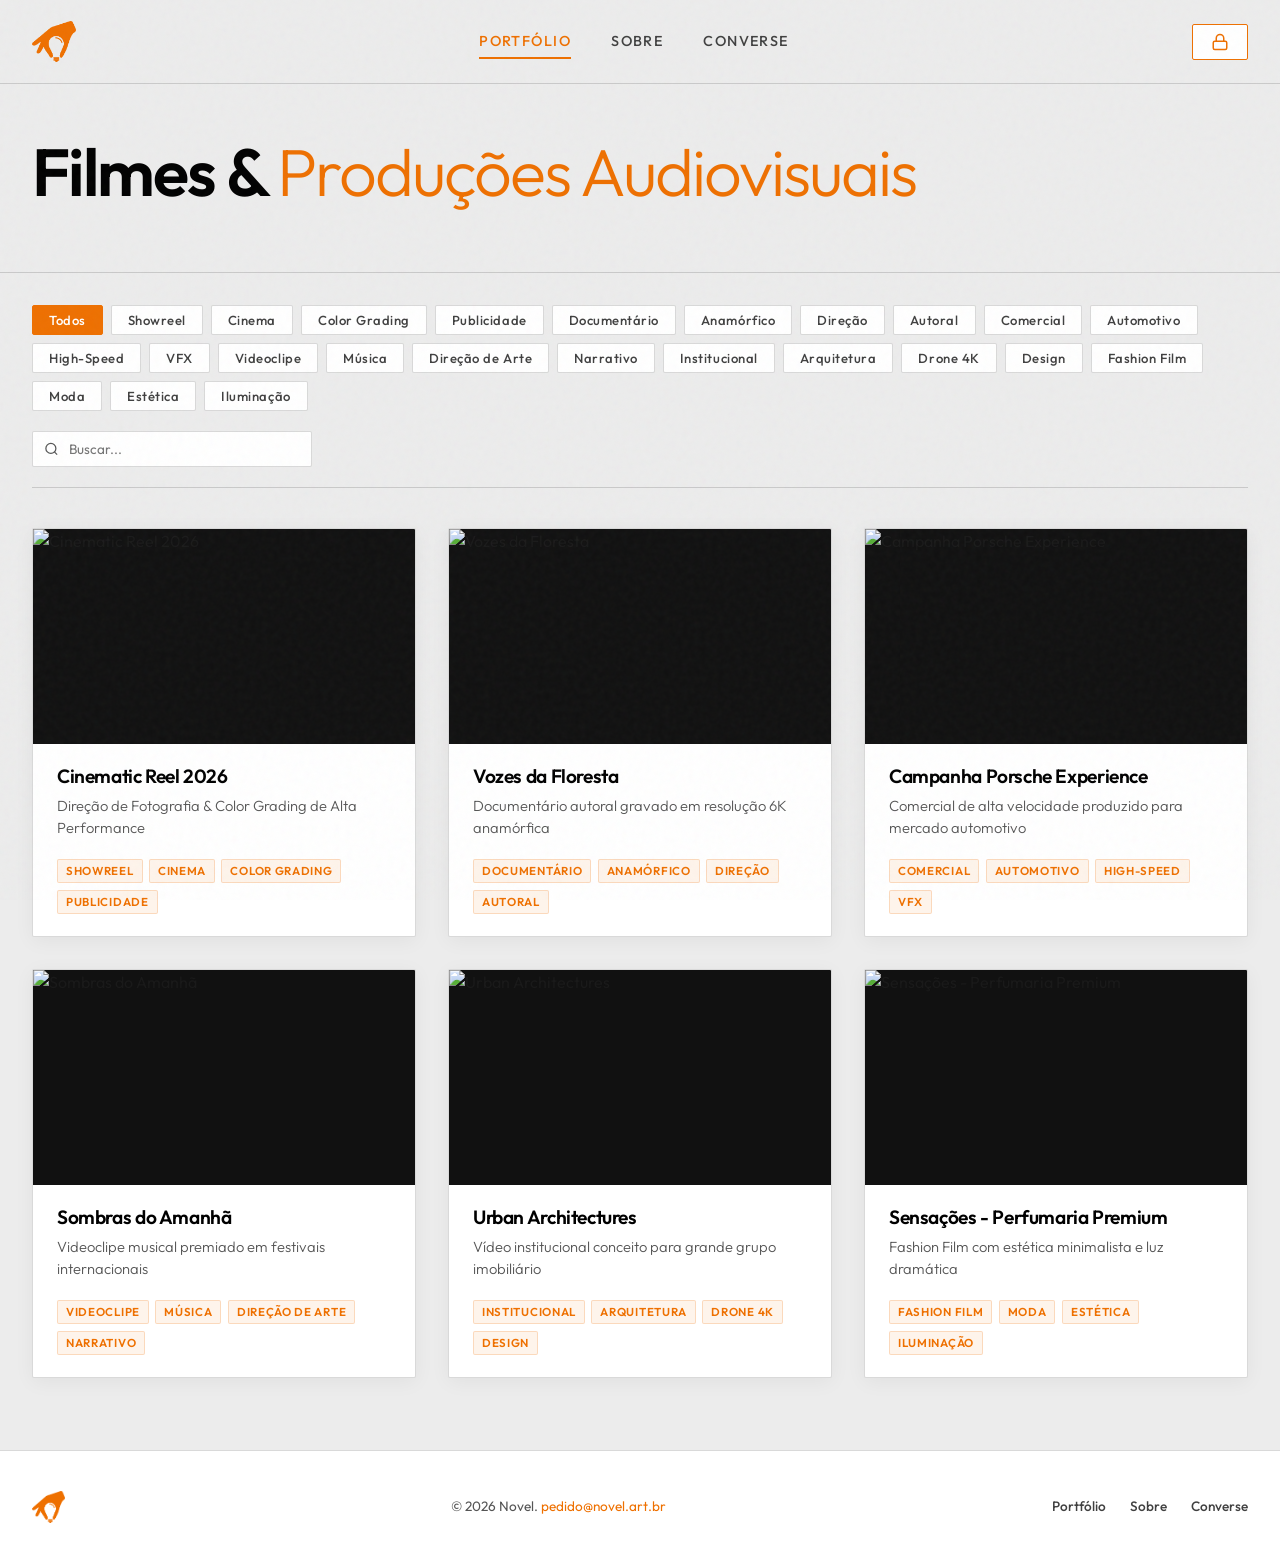
==== index.html @ d6f29801 "Ajuste Fullscreen Mobile e Modal com URL para imagem Sobre" ====
<!DOCTYPE html>
<html lang="pt-BR">

<head>
  <meta charset="UTF-8">
  <meta name="viewport" content="width=device-width, initial-scale=1.0">

  <!-- Primary SEO Meta Tags -->
  <title id="seo-title">Novel | Produtora Audiovisual</title>
  <meta id="seo-description" name="description"
    content="Novel Produtora Audiovisual. Portfólio de filmes e campanhas comerciais.">
  <meta id="seo-keywords" name="keywords" content="produtora audiovisual, cinema, comerciais, videoclipes, Novel">
  <meta name="author" content="Novel Produtora Audiovisual">

  <!-- Open Graph / Social Media -->
  <meta property="og:type" content="website">
  <meta property="og:url" content="https://novel.art.br/">
  <meta property="og:title" content="Novel | Produtora Audiovisual">
  <meta property="og:description" content="Portfólio audiovisual de filmes e campanhas.">
  <meta property="og:image" content="https://img.youtube.com/vi/LXb3EKWsInQ/maxresdefault.jpg">

  <!-- Favicon -->
  <link rel="icon" type="image/png" href="favicon.png">
  <link rel="apple-touch-icon" href="favicon.png">

  <!-- Google Fonts Outfit -->
  <link rel="preconnect" href="https://fonts.googleapis.com">
  <link rel="preconnect" href="https://fonts.gstatic.com" crossorigin>
  <link href="https://fonts.googleapis.com/css2?family=Outfit:wght@300;400;500;600;700&display=swap" rel="stylesheet">

  <!-- Stylesheets -->
  <link rel="stylesheet" href="css/style.css">
</head>

<body>

  <!-- Filmic Texture Overlay -->
  <div class="vintage-overlay"></div>

  <!-- Header Section (Only Logo Image, No Brand Text) -->
  <header class="main-header">
    <div class="container header-container">
      <!-- Only Logo Image -->
      <div class="brand-logo" id="logo-btn" title="Novel Produtora Audiovisual">
        <img src="assets/logo.png" alt="Novel" class="logo-img">
      </div>

      <!-- Navigation Tabs -->
      <nav class="main-nav">
        <a href="#portfolio" class="nav-link active" data-tab="portfolio">Portfólio</a>
        <a href="#sobre" class="nav-link" data-tab="sobre">Sobre</a>
        <a href="#converse" class="nav-link" data-tab="converse">Converse</a>
      </nav>

      <!-- Header Actions -->
      <div class="header-actions">
        <div class="admin-menu-wrapper">
          <!-- Admin Login / Dropdown Button -->
          <button id="header-admin-btn" class="btn-admin" title="Área Restrita" aria-label="Área Restrita">
            <svg width="18" height="18" viewBox="0 0 24 24" fill="none" stroke="currentColor" stroke-width="2">
              <rect x="3" y="11" width="18" height="11" rx="2" ry="2"></rect>
              <path d="M7 11V7a5 5 0 0 1 10 0v4"></path>
            </svg>
            <span id="admin-btn-text" style="display: none;"></span>
          </button>

          <!-- Admin Dropdown Menu -->
          <div class="admin-dropdown-menu" id="admin-dropdown-menu">
            <button type="button" class="admin-dropdown-item" id="admin-item-upload">
              <svg width="15" height="15" viewBox="0 0 24 24" fill="none" stroke="currentColor" stroke-width="2">
                <line x1="12" y1="5" x2="12" y2="19" />
                <line x1="5" y1="12" x2="19" y2="12" />
              </svg>
              Upload Vídeo
            </button>
            <button type="button" class="admin-dropdown-item" id="admin-item-manage">
              <svg width="15" height="15" viewBox="0 0 24 24" fill="none" stroke="currentColor" stroke-width="2">
                <path d="M11 4H4a2 2 0 0 0-2 2v14a2 2 0 0 0 2 2h14a2 2 0 0 0 2-2v-7" />
                <path d="M18.5 2.5a2.121 2.121 0 0 1 3 3L12 15l-4 1 1-4 9.5-9.5z" />
              </svg>
              Gerenciar Vídeos
            </button>
            <button type="button" class="admin-dropdown-item danger" id="admin-item-logout">
              <svg width="15" height="15" viewBox="0 0 24 24" fill="none" stroke="currentColor" stroke-width="2">
                <path d="M9 21H5a2 2 0 0 1-2-2V5a2 2 0 0 1 2-2h4" />
                <polyline points="16 17 21 12 16 7" />
                <line x1="21" y1="12" x2="9" y2="12" />
              </svg>
              Sair
            </button>
          </div>
        </div>
      </div>
    </div>
  </header>

  <!-- Main Content Wrapper -->
  <main class="tab-content-wrapper">

    <!-- ================= PORTFÓLIO TAB ================= -->
    <section id="portfolio-pane" class="tab-pane active">
      <!-- Minimalist Hero -->
      <div class="hero-section">
        <div class="container">
          <h1 class="hero-title">Filmes & <em>Produções Audiovisuais</em></h1>
        </div>
      </div>

      <div class="container" style="margin-top: 2rem;">
        <!-- Filters & Search Controls -->
        <div class="portfolio-controls">
          <!-- SEO Dynamic Tag Filters -->
          <div class="tag-filters" id="tag-filters-container">
            <button class="filter-btn active" data-tag="all">Todos</button>
            <!-- Generated dynamically via JS -->
          </div>

          <!-- Search Input -->
          <div class="portfolio-search">
            <svg width="15" height="15" viewBox="0 0 24 24" fill="none" stroke="currentColor" stroke-width="2">
              <circle cx="11" cy="11" r="8"></circle>
              <line x1="21" y1="21" x2="16.65" y2="16.65"></line>
            </svg>
            <input type="text" id="search-input" placeholder="Buscar...">
          </div>
        </div>

        <!-- Video Portfolio Grid -->
        <div class="video-grid" id="video-grid">
          <!-- Rendered dynamically via storage.js & app.js -->
        </div>
      </div>
    </section>

    <!-- ================= SOBRE NÓS TAB ================= -->
    <section id="sobre-pane" class="tab-pane">
      <div class="container">
        <div class="about-section">
          <!-- Text Content -->
          <div class="about-text">
            <h2>Você merece <span>cinema</span>.</h2>
            <p>
              Produção audiovisual com olhar único, técnica apurada e estética refinada.
            </p>

            <div class="about-pillars">
              <div class="pillar-card">
                <h4>Pré-Produção</h4>
                <p>No jeito Novel de contar histórias, há <span>zelo</span> em cada etapa.</p>
              </div>
              <div class="pillar-card">
                <h4>Direção de Fotografia</h4>
                <p>Captamos atentamente de forma <span>exclusiva</span> a cada projeto.</p>
              </div>
              <div class="pillar-card">
                <h4>Edição & Motion</h4>
                <p>Edições refinadas e não lineares. <span>Não negociamos</span> qualidade.</p>
              </div>
              <div class="pillar-card">
                <h4>Entrega</h4>
                <p><span>Cordialidade e excelência</span> resumem o compromisso Novel.</p>
              </div>
            </div>
          </div>

          <!-- Visual Showcase Frame -->
          <div class="about-visual">
            <div class="about-frame">
              <img id="about-hero-img"
                src="https://images.unsplash.com/photo-1492691527719-9d1e07e534b4?auto=format&fit=crop&w=1200&q=80"
                alt="Filmagem Novel">
              <button type="button" id="btn-change-about-img" class="btn-change-about-img"
                title="Alterar Foto da Seção Sobre">
                <svg width="15" height="15" viewBox="0 0 24 24" fill="none" stroke="currentColor" stroke-width="2">
                  <path d="M23 19a2 2 0 0 1-2 2H3a2 2 0 0 1-2-2V8a2 2 0 0 1 2-2h4l2-3h6l2 3h4a2 2 0 0 1 2 2z"></path>
                  <circle cx="12" cy="13" r="4"></circle>
                </svg>
                Alterar Foto (Link)
              </button>
            </div>
          </div>
        </div>
      </div>
    </section>

    <!-- ================= CONVERSE TAB ================= -->
    <section id="converse-pane" class="tab-pane">
      <div class="container">
        <div class="contact-section">
          <!-- Contact Direct Info -->
          <div class="contact-info">
            <h2>Converse conosco</h2>

            <div class="contact-channels">
              <div class="channel-item">
                <div class="channel-icon">
                  <svg width="20" height="20" viewBox="0 0 24 24" fill="none" stroke="currentColor" stroke-width="2">
                    <path d="M4 4h16c1.1 0 2 .9 2 2v12c0 1.1-.9 2-2 2H4c-1.1 0-2-.9-2-2V6c0-1.1.9-2 2-2z" />
                    <polyline points="22,6 12,13 2,6" />
                  </svg>
                </div>
                <div class="channel-details">
                  <h5>E-mail</h5>
                  <a href="mailto:pedido@novel.art.br">pedido@novel.art.br</a>
                </div>
              </div>

              <div class="channel-item">
                <div class="channel-icon">
                  <svg width="20" height="20" viewBox="0 0 24 24" fill="none" stroke="currentColor" stroke-width="2">
                    <path
                      d="M22 16.92v3a2 2 0 0 1-2.18 2 19.79 19.79 0 0 1-8.63-3.07 19.5 19.5 0 0 1-6-6 19.79 19.79 0 0 1-3.07-8.67A2 2 0 0 1 4.11 2h3a2 2 0 0 1 2 1.72 12.84 12.84 0 0 0 .7 2.81 2 2 0 0 1-.45 2.11L8.09 9.91a16 16 0 0 0 6 6l1.27-1.27a2 2 0 0 1 2.11-.45 12.84 12.84 0 0 0 2.81.7A2 2 0 0 1 22 16.92z" />
                  </svg>
                </div>
                <div class="channel-details">
                  <h5>WhatsApp</h5>
                  <a href="https://wa.me/5511935857206?text=Ol%C3%A1%2C%20gostaria%20de%20solicitar%20um%20or%C3%A7amento%20audiovisual."
                    target="_blank" rel="noopener">+55 (11) 93585-7206</a>
                </div>
              </div>

              <div class="channel-item">
                <div class="channel-icon">
                  <svg width="20" height="20" viewBox="0 0 24 24" fill="none" stroke="currentColor" stroke-width="2">
                    <rect x="2" y="2" width="20" height="20" rx="5" ry="5" />
                    <path d="M16 11.37A4 4 0 1 1 12.63 8 4 4 0 0 1 16 11.37z" />
                    <line x1="17.5" y1="6.5" x2="17.51" y2="6.5" />
                  </svg>
                </div>
                <div class="channel-details">
                  <h5>Instagram Novel</h5>
                  <a href="https://instagram.com/novelfilmes" target="_blank" rel="noopener">@novelfilmes</a>
                </div>
              </div>

              <div class="channel-divider"></div>

              <div class="channel-item">
                <div class="channel-icon">
                  <svg width="20" height="20" viewBox="0 0 24 24" fill="none" stroke="currentColor" stroke-width="2">
                    <rect x="2" y="2" width="20" height="20" rx="5" ry="5" />
                    <path d="M16 11.37A4 4 0 1 1 12.63 8 4 4 0 0 1 16 11.37z" />
                    <line x1="17.5" y1="6.5" x2="17.51" y2="6.5" />
                  </svg>
                </div>
                <div class="channel-details">
                  <h5>Instagram do Editor-Chefe</h5>
                  <a href="https://instagram.com/giffu.mov" target="_blank" rel="noopener">@giffu.mov</a>
                </div>
              </div>

              <div class="channel-item">
                <div class="channel-icon">
                  <svg width="20" height="20" viewBox="0 0 24 24" fill="none" stroke="currentColor" stroke-width="2">
                    <circle cx="12" cy="12" r="10" />
                    <line x1="2" y1="12" x2="22" y2="12" />
                    <path
                      d="M12 2a15.3 15.3 0 0 1 4 10 15.3 15.3 0 0 1-4 10 15.3 15.3 0 0 1-4-10 15.3 15.3 0 0 1 4-10z" />
                  </svg>
                </div>
                <div class="channel-details">
                  <h5>Portfólio do Editor-Chefe</h5>
                  <a href="https://giffu.com.br" target="_blank" rel="noopener">giffu.com.br</a>
                </div>
              </div>
            </div>
          </div>

          <!-- Contact Form -->
          <div class="contact-form-wrapper">
            <form id="contact-form">
              <div class="form-group">
                <label for="contact-name">Nome</label>
                <input type="text" id="contact-name" class="form-control" placeholder="Seu nome" required>
              </div>

              <div class="form-group">
                <label for="contact-email">E-mail</label>
                <input type="email" id="contact-email" class="form-control" placeholder="seuemail@dominio.com" required>
              </div>

              <div class="form-group">
                <label for="contact-type">Projeto</label>
                <select id="contact-type" class="form-control">
                  <option value="Comercial / Publicidade">Comercial / Publicidade</option>
                  <option value="Filmes de Eventos">Filmes de Eventos</option>
                  <option value="Videoclipe Musical">Videoclipe Musical</option>
                  <option value="Conteúdo para YouTube">Conteúdo para YouTube</option>
                  <option value="Vídeos Curtos">Vídeos Curtos</option>
                  <option value="Dúvidas & Sugestões">Dúvidas & Sugestões</option>
                </select>
              </div>

              <div class="form-group">
                <label for="contact-date">Prazo sugerido</label>
                <input type="date" id="contact-date" class="form-control">
              </div>

              <div class="form-group">
                <label for="contact-message">Mensagem</label>
                <textarea id="contact-message" class="form-control" placeholder="Detalhes do projeto..."
                  required></textarea>
              </div>

              <div id="contact-status" class="alert-message"></div>

              <button type="submit" class="btn-primary">
                Enviar
                <svg width="15" height="15" viewBox="0 0 24 24" fill="none" stroke="currentColor" stroke-width="2">
                  <line x1="22" y1="2" x2="11" y2="13"></line>
                  <polygon points="22 2 15 22 11 13 2 9 22 2"></polygon>
                </svg>
              </button>

              <p class="form-disclaimer">* O projeto passará por análise e entraremos em contato em breve. ;)</p>
            </form>
          </div>
        </div>
      </div>
    </section>

  </main>

  <!-- Custom Responsive YouTube Player Modal -->
  <div id="player-modal" class="player-modal" role="dialog" aria-modal="true">
    <div class="player-container">
      <div class="player-header">
        <div class="player-info">
          <h3 id="player-title">Título do Vídeo</h3>
          <p id="player-subtitle">Subtítulo ou descrição da obra</p>
        </div>
        <button id="close-player" class="close-player-btn" title="Fechar (Esc)">
          <svg width="20" height="20" viewBox="0 0 24 24" fill="none" stroke="currentColor" stroke-width="2">
            <line x1="18" y1="6" x2="6" y2="18"></line>
            <line x1="6" y1="6" x2="18" y2="18"></line>
          </svg>
        </button>
      </div>

      <!-- Custom Player Wrapper with Controls Overlay -->
      <div class="custom-player-wrapper">
        <div id="player-iframe-container" class="youtube-iframe-container">
          <!-- Target for YT.Player iframe injection -->
        </div>

        <!-- Custom Player UI Controls Overlay -->
        <div class="custom-controls-overlay" id="controls-overlay">
          <!-- Timeline Scrubber Bar -->
          <div class="scrubber-wrapper" id="ctrl-scrubber" title="Clique para buscar">
            <div class="scrubber-progress" id="ctrl-progress">
              <div class="scrubber-thumb"></div>
            </div>
          </div>

          <div class="controls-row">
            <div class="controls-left">
              <!-- Play/Pause Toggle -->
              <button class="ctrl-btn" id="ctrl-play-pause" title="Play/Pause">
                <svg width="18" height="18" viewBox="0 0 24 24" fill="currentColor">
                  <path d="M8 5v14l11-7z" />
                </svg>
              </button>

              <!-- Mute & Volume Slider -->
              <div class="volume-container">
                <button class="ctrl-btn" id="ctrl-mute" title="Mutar/Desmutar">
                  <svg width="18" height="18" viewBox="0 0 24 24" fill="currentColor">
                    <path
                      d="M3 9v6h4l5 5V4L7 9H3zm13.5 3c0-1.77-1.02-3.29-2.5-4.03v8.05c1.48-.73 2.5-2.25 2.5-4.02zM14 3.23v2.06c2.89.86 5 3.54 5 6.71s-2.11 5.85-5 6.71v2.06c4.01-.91 7-4.49 7-8.77s-2.99-7.86-7-8.77z" />
                  </svg>
                </button>
                <input type="range" class="volume-slider" id="ctrl-volume" min="0" max="100" value="80" title="Volume">
              </div>

              <!-- Time Counter -->
              <span class="time-display" id="ctrl-time">00:00 / 00:00</span>
            </div>

            <div class="controls-right">
              <!-- Fullscreen Button -->
              <button class="ctrl-btn" id="ctrl-fullscreen" title="Tela Cheia">
                <svg width="18" height="18" viewBox="0 0 24 24" fill="none" stroke="currentColor" stroke-width="2">
                  <path
                    d="M8 3H5a2 2 0 0 0-2 2v3m18 0V5a2 2 0 0 0-2-2h-3m0 18h3a2 2 0 0 0 2-2v-3M3 16v3a2 2 0 0 0 2 2h3" />
                </svg>
              </button>
            </div>
          </div>
        </div>
      </div>
    </div>
  </div>

  <!-- Secure Login Modal (Área Restrita) -->
  <div id="login-modal" class="modal-overlay">
    <div class="modal-card">
      <div class="modal-header">
        <h3 class="modal-title">Área <span>Restrita</span></h3>
        <button id="close-login-modal" class="close-modal-btn">
          <svg width="18" height="18" viewBox="0 0 24 24" fill="none" stroke="currentColor" stroke-width="2">
            <line x1="18" y1="6" x2="6" y2="18"></line>
            <line x1="6" y1="6" x2="18" y2="18"></line>
          </svg>
        </button>
      </div>

      <div id="login-alert" class="alert-message"></div>

      <form id="login-form">
        <div class="form-group">
          <label for="login-user">Usuário</label>
          <input type="text" id="login-user" class="form-control" autocomplete="username" required
            placeholder="Usuário">
        </div>

        <div class="form-group">
          <label for="login-pass">Senha</label>
          <input type="password" id="login-pass" class="form-control" autocomplete="current-password" required
            placeholder="Senha">
        </div>

        <button type="submit" class="btn-primary" style="margin-top: 1.25rem;">
          Entrar
        </button>
      </form>
    </div>
  </div>

  <!-- Admin Video Upload / Edit Modal -->
  <div id="admin-video-modal" class="modal-overlay">
    <div class="modal-card wide">
      <div class="modal-header">
        <h3 class="modal-title" id="admin-modal-title">Upload de <span>Vídeo</span></h3>
        <button id="close-admin-modal" class="close-modal-btn">
          <svg width="18" height="18" viewBox="0 0 24 24" fill="none" stroke="currentColor" stroke-width="2">
            <line x1="18" y1="6" x2="6" y2="18"></line>
            <line x1="6" y1="6" x2="18" y2="18"></line>
          </svg>
        </button>
      </div>

      <div id="admin-video-alert" class="alert-message"></div>

      <form id="admin-video-form">
        <input type="hidden" id="admin-video-id">

        <div class="form-group">
          <label for="admin-video-url">Link do YouTube *</label>
          <input type="url" id="admin-video-url" class="form-control" placeholder="https://www.youtube.com/watch?v=..."
            required>
        </div>

        <div class="form-group">
          <label for="admin-video-thumb">Thumbnail 16:9 (URL) - Opcional</label>
          <input type="url" id="admin-video-thumb" class="form-control"
            placeholder="Deixe em branco para thumbnail automática">

          <!-- Image Preview 16:9 Aspect Ratio -->
          <div class="image-preview-wrapper" id="thumb-preview-box">
            <img id="thumb-preview-img" src="" alt="Preview">
            <span class="preview-placeholder">Preview 16:9</span>
          </div>
        </div>

        <div class="form-group">
          <label for="admin-video-title">Título *</label>
          <input type="text" id="admin-video-title" class="form-control" placeholder="Título do vídeo" required>
        </div>

        <div class="form-group">
          <label for="admin-video-subtitle">Subtítulo *</label>
          <input type="text" id="admin-video-subtitle" class="form-control" placeholder="Descrição curta" required>
        </div>

        <div class="form-group">
          <label for="admin-video-tags">SEO Tags (Vírgula) *</label>
          <input type="text" id="admin-video-tags" class="form-control" placeholder="Ex: Publicidade, Fashion, Cinema"
            required>
        </div>

        <div style="display: flex; gap: 1rem; margin-top: 1.5rem;">
          <button type="submit" class="btn-primary" style="flex: 1;">
            Salvar Vídeo
          </button>
        </div>
      </form>
    </div>
  </div>

  <!-- Admin Manage Videos Modal -->
  <div id="admin-manage-modal" class="modal-overlay">
    <div class="modal-card wide">
      <div class="modal-header">
        <h3 class="modal-title">Gerenciar <span>Vídeos</span></h3>
        <button id="close-manage-modal" class="close-modal-btn">
          <svg width="18" height="18" viewBox="0 0 24 24" fill="none" stroke="currentColor" stroke-width="2">
            <line x1="18" y1="6" x2="6" y2="18"></line>
            <line x1="6" y1="6" x2="18" y2="18"></line>
          </svg>
        </button>
      </div>

      <div class="manage-video-list" id="manage-video-list-container">
        <!-- Rendered dynamically via app.js -->
      </div>
    </div>
  </div>

  <!-- Modal: Alterar Link da Foto Sobre -->
  <div id="about-img-modal" class="modal-overlay">
    <div class="modal-card">
      <div class="modal-header">
        <h3 class="modal-title">Alterar Foto da Seção <span>Sobre</span></h3>
        <button type="button" id="close-about-img-modal" class="close-modal-btn">
          <svg width="18" height="18" viewBox="0 0 24 24" fill="none" stroke="currentColor" stroke-width="2">
            <line x1="18" y1="6" x2="6" y2="18"></line>
            <line x1="6" y1="6" x2="18" y2="18"></line>
          </svg>
        </button>
      </div>

      <form id="about-img-form">
        <div class="form-group">
          <label for="about-img-url-input">Cole a URL online da imagem *</label>
          <input type="url" id="about-img-url-input" class="form-control" placeholder="https://images.unsplash.com/photo-..." required>
          <small style="display: block; margin-top: 0.35rem; color: var(--text-muted); font-size: 0.8rem;">
            Cole qualquer link direto de imagem online.
          </small>
        </div>

        <div id="about-img-preview-box" style="margin-top: 1rem; display: none;">
          <label style="font-size: 0.8rem; font-weight: 600; margin-bottom: 0.3rem; display: block; color: var(--text-color);">Pré-visualização:</label>
          <div style="width: 100%; height: 180px; border-radius: var(--radius-sm); overflow: hidden; border: var(--border-fine);">
            <img id="about-img-preview" src="" alt="Preview" style="width: 100%; height: 100%; object-fit: cover;">
          </div>
        </div>

        <div style="margin-top: 1.5rem; display: flex; gap: 0.75rem; justify-content: flex-end;">
          <button type="button" class="btn-secondary" id="btn-cancel-about-img">Cancelar</button>
          <button type="submit" class="btn-primary">Salvar Foto</button>
        </div>
      </form>
    </div>
  </div>

  <!-- Minimalist Footer (Only Logo Image) -->
  <footer class="main-footer">
    <div class="container footer-container">
      <img src="assets/logo.png" alt="Novel" style="height: 32px; width: auto;">
      <p class="footer-copyright">&copy; 2026 Novel. <a href="mailto:pedido@novel.art.br"
          style="color: var(--primary);">pedido@novel.art.br</a></p>
      <div class="footer-links">
        <a href="#portfolio" data-tab="portfolio">Portfólio</a>
        <a href="#sobre" data-tab="sobre">Sobre</a>
        <a href="#converse" data-tab="converse">Converse</a>
      </div>
    </div>
  </footer>

  <!-- Scripts -->
  <script src="js/security.js"></script>
  <script src="js/storage.js"></script>
  <script src="js/player.js"></script>
  <script src="js/app.js"></script>
</body>

</html>
---- css/style.css ----
/* ==========================================================================
   NOVEL - PRODUTORA AUDIOVISUAL
   Light Mode Default - Vintage Modern Aesthetic & Craftsmanship
   Palette:
     Primary: #EE7000 (Laranja Principal)
     Support: #FFC400 (Âmbar / Amarelo)
     Light Base: #ECECEC (Fundo Neutro Claro)
     Dark Neutral: #404040 (Grafite / Slate)
     Contrast Black: #000000
   Style: Light mode, fine lines, sharp/subtle rounded borders (2px), vintage editorial
   Typography: Outfit (Google Fonts)
   ========================================================================== */

@import url('https://fonts.googleapis.com/css2?family=Outfit:wght@300;400;500;600;700&display=swap');

:root {
  /* Color Tokens */
  --primary: #EE7000;
  --primary-hover: #d66400;
  --support: #FFC400;
  --dark-slate: #404040;
  --light-bg: #ECECEC;
  --surface-white: #FFFFFF;
  --pure-black: #000000;
  
  /* Text Colors */
  --text-main: #1A1A1A;
  --text-muted: #555555;
  --text-light: #ECECEC;
  
  /* Fine Line Borders & Shadows */
  --border-fine: 1px solid rgba(64, 64, 64, 0.2);
  --border-accent: 1px solid rgba(238, 112, 0, 0.4);
  --border-light-subtle: 1px solid rgba(255, 255, 255, 0.15);
  --shadow-subtle: 0 4px 20px rgba(0, 0, 0, 0.05);
  --shadow-elevated: 0 12px 36px rgba(0, 0, 0, 0.12);
  
  /* Typography */
  --font-family: 'Outfit', -apple-system, BlinkMacSystemFont, 'Segoe UI', Roboto, sans-serif;
  
  /* Minimal Rounded Corners (2px max as requested) */
  --radius-sm: 2px;
  --radius-md: 2px;
  --radius-lg: 3px;
  
  /* Spacing */
  --header-height: 84px;
  --container-width: 1280px;
  --transition-smooth: all 0.25s cubic-bezier(0.16, 1, 0.3, 1);
}

/* Reset & Base */
*, *::before, *::after {
  box-sizing: border-box;
  margin: 0;
  padding: 0;
}

html {
  scroll-behavior: smooth;
  font-size: 16px;
}

body {
  font-family: var(--font-family);
  background-color: var(--light-bg);
  color: var(--text-main);
  line-height: 1.6;
  min-height: 100vh;
  display: flex;
  flex-direction: column;
  overflow-x: hidden;
  -webkit-font-smoothing: antialiased;
}

/* Vintage Paper Grain Overlay */
.vintage-overlay {
  position: fixed;
  top: 0;
  left: 0;
  width: 100vw;
  height: 100vh;
  pointer-events: none;
  z-index: 9999;
  opacity: 0.035;
  background-image: url("data:image/svg+xml,%3Csvg viewBox='0 0 200 200' xmlns='http://www.w3.org/2000/svg'%3E%3Cfilter id='noiseFilter'%3E%3CfeTurbulence type='fractalNoise' baseFrequency='0.75' numOctaves='3' stitchTiles='stitch'/%3E%3C/filter%3E%3Crect width='100%25' height='100%25' filter='url(%23noiseFilter)'/%3E%3C/svg%3E");
}

/* Typography Utilities */
h1, h2, h3, h4, h5, h6 {
  font-weight: 600;
  letter-spacing: -0.02em;
  color: var(--pure-black);
  line-height: 1.2;
}

a {
  color: inherit;
  text-decoration: none;
  transition: var(--transition-smooth);
}

button {
  font-family: var(--font-family);
  cursor: pointer;
  border: none;
  background: none;
}

.container {
  max-width: var(--container-width);
  margin: 0 auto;
  padding: 0 2rem;
  width: 100%;
}

/* Header & Navigation (Light Mode Vintage) */
header.main-header {
  position: fixed;
  top: 0;
  left: 0;
  width: 100%;
  height: var(--header-height);
  background-color: rgba(236, 236, 236, 0.92);
  backdrop-filter: blur(10px);
  -webkit-backdrop-filter: blur(10px);
  border-bottom: var(--border-fine);
  z-index: 1000;
  display: flex;
  align-items: center;
}

.header-container {
  display: flex;
  align-items: center;
  justify-content: space-between;
}

.brand-logo {
  display: flex;
  align-items: center;
  gap: 12px;
  cursor: pointer;
}

.brand-logo img.logo-img {
  height: 42px;
  width: auto;
  object-fit: contain;
  transition: transform 0.2s ease;
}

.brand-logo:hover img.logo-img {
  transform: scale(1.04);
}

.brand-text {
  font-size: 1.4rem;
  font-weight: 700;
  letter-spacing: 0.12em;
  text-transform: uppercase;
  color: var(--pure-black);
}

.brand-text span {
  color: var(--primary);
  font-weight: 300;
}

/* Navigation Tabs */
nav.main-nav {
  display: flex;
  align-items: center;
  gap: 2.5rem;
}

.nav-link {
  font-size: 0.9rem;
  font-weight: 500;
  letter-spacing: 0.1em;
  text-transform: uppercase;
  color: var(--dark-slate);
  position: relative;
  padding: 6px 0;
}

.nav-link::after {
  content: '';
  position: absolute;
  bottom: 0;
  left: 0;
  width: 0;
  height: 2px;
  background-color: var(--primary);
  transition: var(--transition-smooth);
}

.nav-link:hover, .nav-link.active {
  color: var(--primary);
}

.nav-link.active::after, .nav-link:hover::after {
  width: 100%;
}

/* Header Buttons */
.header-actions {
  display: flex;
  align-items: center;
  gap: 0.75rem;
}

.btn-icon {
  width: 38px;
  height: 38px;
  border-radius: var(--radius-sm);
  border: var(--border-fine);
  background-color: var(--surface-white);
  display: flex;
  align-items: center;
  justify-content: center;
  color: var(--dark-slate);
  transition: var(--transition-smooth);
}

.btn-icon:hover {
  border-color: var(--primary);
  color: var(--primary);
}

.btn-admin {
  display: inline-flex;
  align-items: center;
  gap: 8px;
  padding: 8px 18px;
  border: 1px solid var(--primary);
  border-radius: var(--radius-sm);
  background-color: var(--surface-white);
  color: var(--primary);
  font-size: 0.82rem;
  letter-spacing: 0.08em;
  text-transform: uppercase;
  font-weight: 600;
  transition: var(--transition-smooth);
}

.btn-admin:hover {
  background-color: var(--primary);
  color: var(--surface-white);
}

/* Hero Section */
.hero-section {
  padding-top: 3rem;
  padding-bottom: 2.5rem;
  border-bottom: var(--border-fine);
}

.hero-tag {
  display: inline-flex;
  align-items: center;
  gap: 10px;
  font-size: 0.8rem;
  letter-spacing: 0.22em;
  text-transform: uppercase;
  color: var(--primary);
  margin-bottom: 1.25rem;
  font-weight: 600;
}

.hero-tag::before {
  content: '';
  width: 20px;
  height: 2px;
  background-color: var(--primary);
}

.hero-title {
  font-size: clamp(2.4rem, 5.2vw, 4.2rem);
  font-weight: 600;
  letter-spacing: -0.03em;
  max-width: 900px;
  margin-bottom: 1.25rem;
  color: var(--pure-black);
}

.hero-title em {
  font-style: normal;
  color: var(--primary);
  font-weight: 300;
}

.hero-description {
  font-size: 1.1rem;
  color: var(--text-muted);
  max-width: 720px;
  font-weight: 300;
  line-height: 1.75;
}

/* Tab Views Container */
.tab-content-wrapper {
  flex: 1;
  padding-top: var(--header-height);
  padding-bottom: 4.5rem;
}

.tab-pane {
  display: none;
  animation: fadeIn 0.35s ease forwards;
}

.tab-pane.active {
  display: block;
}

@keyframes fadeIn {
  from { opacity: 0; transform: translateY(10px); }
  to { opacity: 1; transform: translateY(0); }
}

/* Portfolio Controls & Minimal Light Filters */
.portfolio-controls {
  display: flex;
  align-items: center;
  justify-content: space-between;
  margin-bottom: 2.5rem;
  flex-wrap: wrap;
  gap: 1.25rem;
  border-bottom: var(--border-fine);
  padding-bottom: 1.25rem;
}

.tag-filters {
  display: flex;
  align-items: center;
  gap: 0.5rem;
  flex-wrap: wrap;
}

.filter-btn {
  padding: 6px 16px;
  border-radius: var(--radius-sm); /* Minimal 2px rounded */
  border: var(--border-fine);
  font-size: 0.82rem;
  font-weight: 500;
  letter-spacing: 0.04em;
  color: var(--dark-slate);
  background-color: var(--surface-white);
  transition: var(--transition-smooth);
}

.filter-btn:hover {
  border-color: var(--primary);
  color: var(--primary);
}

.filter-btn.active {
  background-color: var(--primary);
  border-color: var(--primary);
  color: var(--surface-white);
}

.portfolio-search {
  position: relative;
  width: 280px;
}

.portfolio-search input {
  width: 100%;
  padding: 8px 16px 8px 36px;
  background-color: var(--surface-white);
  border: var(--border-fine);
  border-radius: var(--radius-sm);
  color: var(--text-main);
  font-family: var(--font-family);
  font-size: 0.85rem;
  outline: none;
  transition: var(--transition-smooth);
}

.portfolio-search input:focus {
  border-color: var(--primary);
  box-shadow: 0 0 0 2px rgba(238, 112, 0, 0.15);
}

.portfolio-search svg {
  position: absolute;
  left: 12px;
  top: 50%;
  transform: translateY(-50%);
  color: var(--text-muted);
  pointer-events: none;
}

/* Portfolio Video Grid (Light Mode) */
.video-grid {
  display: grid;
  grid-template-columns: repeat(auto-fill, minmax(360px, 1fr));
  gap: 2rem;
}

.video-card {
  background-color: var(--surface-white);
  border: var(--border-fine);
  border-radius: var(--radius-md);
  overflow: hidden;
  transition: var(--transition-smooth);
  position: relative;
  display: flex;
  flex-direction: column;
  box-shadow: var(--shadow-subtle);
}

.video-card:hover {
  transform: translateY(-5px);
  border-color: var(--primary);
  box-shadow: var(--shadow-elevated);
}

.thumb-wrapper {
  position: relative;
  width: 100%;
  aspect-ratio: 16 / 9;
  background-color: #111;
  overflow: hidden;
  cursor: pointer;
}

.thumb-wrapper img {
  width: 100%;
  height: 100%;
  object-fit: cover;
  transition: transform 0.6s cubic-bezier(0.16, 1, 0.3, 1);
}

.video-card:hover .thumb-wrapper img {
  transform: scale(1.05);
}

.play-overlay {
  position: absolute;
  inset: 0;
  background: rgba(0, 0, 0, 0.35);
  display: flex;
  align-items: center;
  justify-content: center;
  opacity: 0;
  transition: var(--transition-smooth);
}

.video-card:hover .play-overlay {
  opacity: 1;
}

.play-btn-circle {
  width: 56px;
  height: 56px;
  border-radius: 50%;
  background-color: var(--primary);
  color: var(--surface-white);
  display: flex;
  align-items: center;
  justify-content: center;
  box-shadow: 0 6px 20px rgba(238, 112, 0, 0.4);
  transform: scale(0.85);
  transition: var(--transition-smooth);
}

.video-card:hover .play-btn-circle {
  transform: scale(1);
}

.play-btn-circle svg {
  margin-left: 3px;
}

.card-body {
  padding: 1.35rem 1.5rem;
  display: flex;
  flex-direction: column;
  flex: 1;
}

.card-title {
  font-size: 1.2rem;
  font-weight: 600;
  color: var(--pure-black);
  margin-bottom: 0.4rem;
}

.card-subtitle {
  font-size: 0.92rem;
  color: var(--text-muted);
  font-weight: 300;
  margin-bottom: 1.25rem;
  line-height: 1.5;
}

.card-tags {
  display: flex;
  align-items: center;
  gap: 0.4rem;
  flex-wrap: wrap;
  margin-top: auto;
}

.tag-badge {
  font-size: 0.72rem;
  letter-spacing: 0.06em;
  text-transform: uppercase;
  font-weight: 600;
  padding: 2px 8px;
  border-radius: var(--radius-sm);
  background-color: rgba(238, 112, 0, 0.08);
  color: var(--primary);
  border: 1px solid rgba(238, 112, 0, 0.2);
}

/* Card Admin Actions */
.card-admin-actions {
  position: absolute;
  top: 10px;
  right: 10px;
  display: flex;
  gap: 6px;
  z-index: 10;
  opacity: 0;
  transition: var(--transition-smooth);
}

.video-card:hover .card-admin-actions, body.admin-active .card-admin-actions {
  opacity: 1;
}

.btn-card-action {
  width: 32px;
  height: 32px;
  border-radius: var(--radius-sm);
  background-color: var(--surface-white);
  border: var(--border-fine);
  color: var(--dark-slate);
  display: flex;
  align-items: center;
  justify-content: center;
  transition: var(--transition-smooth);
  box-shadow: 0 2px 8px rgba(0,0,0,0.15);
}

.btn-card-action:hover {
  background-color: var(--primary);
  color: var(--surface-white);
  border-color: var(--primary);
}

.btn-card-action.btn-delete:hover {
  background-color: #e53935;
  border-color: #e53935;
}

/* Custom Responsive YouTube Player Modal (Dark Cinematic Overlay) */
.player-modal {
  position: fixed;
  inset: 0;
  background-color: rgba(0, 0, 0, 0.94);
  backdrop-filter: blur(14px);
  z-index: 10000;
  display: flex;
  align-items: center;
  justify-content: center;
  opacity: 0;
  pointer-events: none;
  transition: var(--transition-smooth);
}

.player-modal.active {
  opacity: 1;
  pointer-events: auto;
}

.player-container {
  width: 92%;
  max-width: 1100px;
  position: relative;
  display: flex;
  flex-direction: column;
}

.player-header {
  display: flex;
  align-items: center;
  justify-content: space-between;
  padding-bottom: 1rem;
}

.player-info h3 {
  font-size: 1.3rem;
  color: #FFFFFF;
}

.player-info p {
  font-size: 0.88rem;
  color: #a0a0a0;
}

.close-player-btn {
  width: 40px;
  height: 40px;
  border-radius: var(--radius-sm);
  border: var(--border-light-subtle);
  color: #FFFFFF;
  display: flex;
  align-items: center;
  justify-content: center;
  transition: var(--transition-smooth);
}

.close-player-btn:hover {
  background-color: var(--primary);
  border-color: var(--primary);
}

/* Custom Player Frame & Overlay Controls */
.custom-player-wrapper {
  position: relative;
  width: 100%;
  aspect-ratio: 16 / 9;
  background-color: #000;
  border-radius: var(--radius-md);
  overflow: hidden;
  box-shadow: 0 20px 50px rgba(0, 0, 0, 0.9);
  border: 1px solid rgba(255, 255, 255, 0.1);
}

.youtube-iframe-container {
  width: 100%;
  height: 100%;
}

.youtube-iframe-container iframe {
  width: 100%;
  height: 100%;
  border: none;
}

.custom-controls-overlay {
  position: absolute;
  bottom: 0;
  left: 0;
  width: 100%;
  background: linear-gradient(to top, rgba(0,0,0,0.95), rgba(0,0,0,0));
  padding: 20px 24px 16px 24px;
  display: flex;
  flex-direction: column;
  gap: 12px;
  opacity: 0;
  pointer-events: none;
  transition: opacity 0.35s cubic-bezier(0.16, 1, 0.3, 1);
  z-index: 20;
}

.custom-controls-overlay.visible,
.custom-controls-overlay.user-interacting,
.custom-player-wrapper.paused .custom-controls-overlay {
  opacity: 1;
  pointer-events: auto;
}

.scrubber-wrapper {
  width: 100%;
  height: 5px;
  background-color: rgba(255, 255, 255, 0.2);
  border-radius: 2px;
  cursor: pointer;
  position: relative;
  transition: height 0.2s ease;
}

.scrubber-wrapper:hover {
  height: 8px;
}

.scrubber-progress {
  height: 100%;
  background-color: var(--primary);
  border-radius: 2px;
  width: 0%;
  position: relative;
}

.scrubber-thumb {
  position: absolute;
  right: -5px;
  top: 50%;
  transform: translateY(-50%);
  width: 10px;
  height: 10px;
  border-radius: 50%;
  background-color: #FFFFFF;
  box-shadow: 0 0 6px rgba(238, 112, 0, 0.9);
}

.controls-row {
  display: flex;
  align-items: center;
  justify-content: space-between;
}

.controls-left, .controls-right {
  display: flex;
  align-items: center;
  gap: 16px;
}

.ctrl-btn {
  color: #FFFFFF;
  display: flex;
  align-items: center;
  justify-content: center;
  transition: var(--transition-smooth);
  padding: 4px;
}

.ctrl-btn:hover {
  color: var(--primary);
  transform: scale(1.1);
}

.time-display {
  font-size: 0.85rem;
  color: #a0a0a0;
  font-variant-numeric: tabular-nums;
  font-weight: 400;
}

.volume-container {
  display: flex;
  align-items: center;
  gap: 8px;
}

.volume-slider {
  width: 70px;
  height: 4px;
  -webkit-appearance: none;
  appearance: none;
  background: rgba(255, 255, 255, 0.3);
  border-radius: 2px;
  outline: none;
  cursor: pointer;
}

.volume-slider::-webkit-slider-thumb {
  -webkit-appearance: none;
  appearance: none;
  width: 10px;
  height: 10px;
  border-radius: 50%;
  background: var(--primary);
  cursor: pointer;
}

/* Sobre Nós Section (Light Mode) */
.about-section {
  display: grid;
  grid-template-columns: 1fr 1fr;
  gap: 4rem;
  align-items: center;
  padding: 2rem 0;
}

.about-text h2 {
  font-size: 2.6rem;
  color: var(--pure-black);
  margin-bottom: 1.5rem;
  font-weight: 600;
}

.about-text h2 span {
  color: var(--primary);
  font-weight: 300;
}

.about-text p {
  font-size: 1.05rem;
  color: var(--text-muted);
  line-height: 1.8;
  margin-bottom: 1.5rem;
  font-weight: 300;
}

.about-pillars {
  display: grid;
  grid-template-columns: 1fr 1fr;
  gap: 1.5rem;
  margin-top: 2rem;
}

.pillar-card {
  border-left: 2px solid var(--primary);
  padding-left: 1.25rem;
  background-color: var(--surface-white);
  padding: 1.25rem;
  border-radius: var(--radius-sm);
  border: var(--border-fine);
  border-left: 3px solid var(--primary);
  box-shadow: var(--shadow-subtle);
}

.pillar-card h4 {
  font-size: 1.05rem;
  color: var(--pure-black);
  margin-bottom: 0.3rem;
}

.pillar-card p {
  font-size: 0.88rem;
  color: var(--text-muted);
  margin-bottom: 0;
}

.pillar-card p span {
  color: var(--primary);
  font-weight: 500;
}

.about-visual {
  position: relative;
}

.about-frame {
  width: 100%;
  aspect-ratio: 4 / 5;
  border-radius: var(--radius-md);
  overflow: hidden;
  border: var(--border-fine);
  box-shadow: var(--shadow-elevated);
  position: relative;
}

.about-frame img {
  width: 100%;
  height: 100%;
  object-fit: cover;
  object-position: center;
  display: block;
}

.btn-change-about-img {
  position: absolute;
  bottom: 16px;
  right: 16px;
  background-color: rgba(0, 0, 0, 0.75);
  backdrop-filter: blur(4px);
  color: #FFFFFF;
  border: 1px solid rgba(255, 255, 255, 0.3);
  border-radius: var(--radius-sm);
  padding: 8px 14px;
  font-size: 0.82rem;
  font-weight: 500;
  font-family: var(--font-family);
  display: none;
  align-items: center;
  gap: 8px;
  cursor: pointer;
  transition: var(--transition-smooth);
  z-index: 10;
}

.btn-change-about-img:hover {
  background-color: var(--primary);
  border-color: var(--primary);
}

body.admin-active .btn-change-about-img {
  display: flex;
}

.about-badge {
  position: absolute;
  bottom: -20px;
  left: -20px;
  background-color: var(--surface-white);
  border: var(--border-fine);
  border-left: 3px solid var(--primary);
  padding: 1.25rem 1.5rem;
  border-radius: var(--radius-sm);
  box-shadow: var(--shadow-elevated);
}

.about-badge .number {
  font-size: 2.4rem;
  font-weight: 700;
  color: var(--primary);
  line-height: 1;
}

.about-badge .label {
  font-size: 0.78rem;
  letter-spacing: 0.1em;
  text-transform: uppercase;
  color: var(--dark-slate);
  font-weight: 600;
}

/* Converse (Contact) Section (Light Mode) */
.contact-section {
  display: grid;
  grid-template-columns: 1fr 1.2fr;
  gap: 4rem;
  padding: 3rem 0;
}

.contact-info h2 {
  font-size: 2.6rem;
  color: var(--pure-black);
  margin-bottom: 1.25rem;
}

.contact-info p {
  color: var(--text-muted);
  font-size: 1.05rem;
  line-height: 1.8;
  margin-bottom: 2.5rem;
}

.contact-channels {
  display: flex;
  flex-direction: column;
  gap: 1.5rem;
}

.channel-divider {
  width: 100%;
  height: 1px;
  background-color: var(--border-color);
  margin: 0.4rem 0;
  opacity: 0.8;
}

.channel-item {
  display: flex;
  align-items: center;
  gap: 1.25rem;
}

.channel-icon {
  width: 46px;
  height: 46px;
  border-radius: var(--radius-sm);
  background-color: var(--surface-white);
  border: var(--border-fine);
  display: flex;
  align-items: center;
  justify-content: center;
  color: var(--primary);
  box-shadow: var(--shadow-subtle);
}

.channel-details h5 {
  font-size: 0.8rem;
  letter-spacing: 0.1em;
  text-transform: uppercase;
  color: var(--text-muted);
}

.channel-details a, .channel-details span {
  font-size: 1.05rem;
  color: var(--pure-black);
  font-weight: 500;
}

.channel-details a:hover {
  color: var(--primary);
}

/* Contact Form */
.contact-form-wrapper {
  background-color: var(--surface-white);
  border: var(--border-fine);
  border-radius: var(--radius-md);
  padding: 2.5rem;
  box-shadow: var(--shadow-subtle);
}

.form-group {
  margin-bottom: 1.5rem;
}

.form-group label {
  display: block;
  font-size: 0.8rem;
  letter-spacing: 0.08em;
  text-transform: uppercase;
  color: var(--dark-slate);
  margin-bottom: 0.4rem;
  font-weight: 500;
}

.form-control {
  width: 100%;
  padding: 10px 14px;
  background-color: var(--light-bg);
  border: var(--border-fine);
  border-radius: var(--radius-sm);
  color: var(--text-main);
  font-family: var(--font-family);
  font-size: 0.92rem;
  outline: none;
  transition: var(--transition-smooth);
}

.form-control:focus {
  border-color: var(--primary);
  background-color: var(--surface-white);
  box-shadow: 0 0 0 2px rgba(238, 112, 0, 0.15);
}

textarea.form-control {
  resize: vertical;
  min-height: 120px;
}

.btn-primary {
  width: 100%;
  padding: 12px 24px;
  background-color: var(--primary);
  color: var(--surface-white);
  font-size: 0.9rem;
  letter-spacing: 0.1em;
  text-transform: uppercase;
  font-weight: 600;
  border-radius: var(--radius-sm);
  transition: var(--transition-smooth);
  display: flex;
  align-items: center;
  justify-content: center;
  gap: 8px;
}

.btn-primary:hover {
  background-color: var(--primary-hover);
  transform: translateY(-2px);
  box-shadow: 0 6px 20px rgba(238, 112, 0, 0.3);
}

.form-disclaimer {
  font-size: 0.8rem;
  color: var(--text-muted);
  text-align: center;
  margin-top: 1rem;
  font-style: italic;
}

/* Admin Dropdown Menu Component */
.admin-menu-wrapper {
  position: relative;
  display: inline-block;
}

.admin-dropdown-menu {
  position: absolute;
  top: calc(100% + 8px);
  right: 0;
  background-color: var(--surface-white);
  border: var(--border-fine);
  border-radius: var(--radius-sm);
  padding: 6px 0;
  min-width: 170px;
  box-shadow: var(--shadow-elevated);
  opacity: 0;
  visibility: hidden;
  pointer-events: none;
  transform: translateY(6px);
  transition: all 0.2s cubic-bezier(0.16, 1, 0.3, 1);
  z-index: 2000;
}

.admin-dropdown-menu.active {
  opacity: 1;
  visibility: visible;
  pointer-events: auto;
  transform: translateY(0);
}

.admin-dropdown-item {
  width: 100%;
  padding: 10px 16px;
  font-size: 0.84rem;
  color: var(--text-main);
  text-align: left;
  font-family: var(--font-family);
  font-weight: 500;
  display: flex;
  align-items: center;
  gap: 10px;
  transition: var(--transition-smooth);
  border: none;
  background: transparent;
  cursor: pointer;
}

.admin-dropdown-item:hover {
  background-color: rgba(238, 112, 0, 0.08);
  color: var(--primary);
}

.admin-dropdown-item.danger:hover {
  background-color: rgba(229, 57, 53, 0.08);
  color: #e53935;
}

/* Manage Videos List Modal */
.manage-video-list {
  display: flex;
  flex-direction: column;
  gap: 1rem;
  max-height: 420px;
  overflow-y: auto;
  padding-right: 6px;
}

.manage-video-item {
  display: flex;
  align-items: center;
  gap: 1rem;
  padding: 10px 12px;
  background-color: var(--light-bg);
  border: var(--border-fine);
  border-radius: var(--radius-sm);
}

.manage-reorder-btns {
  display: flex;
  flex-direction: column;
  gap: 3px;
}

.btn-reorder {
  width: 26px;
  height: 22px;
  border-radius: 2px;
  border: var(--border-fine);
  background-color: var(--surface-white);
  color: var(--dark-slate);
  display: flex;
  align-items: center;
  justify-content: center;
  cursor: pointer;
  transition: var(--transition-smooth);
}

.btn-reorder:hover:not(:disabled) {
  background-color: var(--primary);
  border-color: var(--primary);
  color: #FFFFFF;
}

.btn-reorder:disabled {
  opacity: 0.25;
  cursor: not-allowed;
}

.manage-video-thumb {
  width: 84px;
  aspect-ratio: 16 / 9;
  object-fit: cover;
  border-radius: 2px;
}

.manage-video-details {
  flex: 1;
  min-width: 0;
}

.manage-video-details h5 {
  font-size: 0.95rem;
  color: var(--pure-black);
  white-space: nowrap;
  overflow: hidden;
  text-overflow: ellipsis;
  margin-bottom: 2px;
}

.manage-video-details p {
  font-size: 0.8rem;
  color: var(--text-muted);
  white-space: nowrap;
  overflow: hidden;
  text-overflow: ellipsis;
}

.manage-video-actions {
  display: flex;
  gap: 8px;
}

/* Modals */
.modal-overlay {
  position: fixed;
  inset: 0;
  background-color: rgba(0, 0, 0, 0.7);
  backdrop-filter: blur(8px);
  z-index: 10000;
  display: flex;
  align-items: center;
  justify-content: center;
  opacity: 0;
  pointer-events: none;
  transition: var(--transition-smooth);
}

.modal-overlay.active {
  opacity: 1;
  pointer-events: auto;
}

.modal-card {
  width: 90%;
  max-width: 460px;
  background-color: var(--surface-white);
  border: var(--border-fine);
  border-radius: var(--radius-md);
  padding: 2.25rem;
  position: relative;
  box-shadow: var(--shadow-elevated);
}

.modal-card.wide {
  max-width: 650px;
}

.modal-header {
  display: flex;
  align-items: center;
  justify-content: space-between;
  margin-bottom: 1.75rem;
}

.modal-title {
  font-size: 1.4rem;
  color: var(--pure-black);
  display: flex;
  align-items: center;
  gap: 8px;
}

.modal-title span {
  color: var(--primary);
}

.close-modal-btn {
  color: var(--text-muted);
  transition: var(--transition-smooth);
}

.close-modal-btn:hover {
  color: var(--primary);
}

.alert-message {
  padding: 10px 14px;
  border-radius: var(--radius-sm);
  font-size: 0.85rem;
  margin-bottom: 1.5rem;
  display: none;
}

.alert-message.error {
  display: block;
  background-color: rgba(229, 57, 53, 0.1);
  border: 1px solid rgba(229, 57, 53, 0.3);
  color: #c62828;
}

.alert-message.success {
  display: block;
  background-color: rgba(76, 175, 80, 0.1);
  border: 1px solid rgba(76, 175, 80, 0.3);
  color: #2e7d32;
}

/* Image Preview in Admin Modal */
.image-preview-wrapper {
  width: 100%;
  aspect-ratio: 16 / 9;
  border: 1px dashed rgba(64, 64, 64, 0.3);
  border-radius: var(--radius-sm);
  overflow: hidden;
  position: relative;
  background-color: var(--light-bg);
  display: flex;
  align-items: center;
  justify-content: center;
  margin-top: 0.5rem;
}

.image-preview-wrapper img {
  width: 100%;
  height: 100%;
  object-fit: cover;
  display: none;
}

.image-preview-wrapper.has-image img {
  display: block;
}

.image-preview-wrapper.has-image .preview-placeholder {
  display: none;
}

.preview-placeholder {
  color: var(--text-muted);
  font-size: 0.82rem;
  text-align: center;
}

/* Footer (Light Vintage) */
footer.main-footer {
  background-color: var(--surface-white);
  border-top: var(--border-fine);
  padding: 2.5rem 0;
  margin-top: auto;
}

.footer-container {
  display: flex;
  align-items: center;
  justify-content: space-between;
  flex-wrap: wrap;
  gap: 1.5rem;
}

.footer-copyright {
  font-size: 0.85rem;
  color: var(--text-muted);
}

.footer-links {
  display: flex;
  align-items: center;
  gap: 1.5rem;
  font-size: 0.85rem;
  color: var(--dark-slate);
  font-weight: 500;
}

.footer-links a:hover {
  color: var(--primary);
}

/* Responsive Breakpoints */
@media (max-width: 992px) {
  .about-section {
    grid-template-columns: 1fr;
    gap: 2.5rem;
  }
  
  .contact-section {
    grid-template-columns: 1fr;
    gap: 2.5rem;
  }
  
  .video-grid {
    grid-template-columns: repeat(auto-fill, minmax(290px, 1fr));
  }
}

@media (max-width: 768px) {
  :root {
    --header-height: 72px;
  }
  
  .header-container {
    gap: 1rem;
  }
  
  nav.main-nav {
    gap: 1.25rem;
  }
  
  .nav-link {
    font-size: 0.8rem;
  }
  
  .hero-title {
    font-size: 2.1rem;
  }
  
  .portfolio-controls {
    flex-direction: column;
    align-items: stretch;
  }
  
  .portfolio-search {
    width: 100%;
  }

  .about-pillars {
    grid-template-columns: 1fr;
  }
}

/* Mobile Pseudo Fullscreen Fallback for iOS Safari & Mobile WebViews */
.player-modal.mobile-pseudo-fullscreen,
.custom-player-wrapper.mobile-pseudo-fullscreen {
  position: fixed !important;
  top: 0 !important;
  left: 0 !important;
  width: 100vw !important;
  height: 100vh !important;
  max-width: 100vw !important;
  max-height: 100vh !important;
  z-index: 9999999 !important;
  border-radius: 0 !important;
  background-color: #000000 !important;
  margin: 0 !important;
  padding: 0 !important;
}
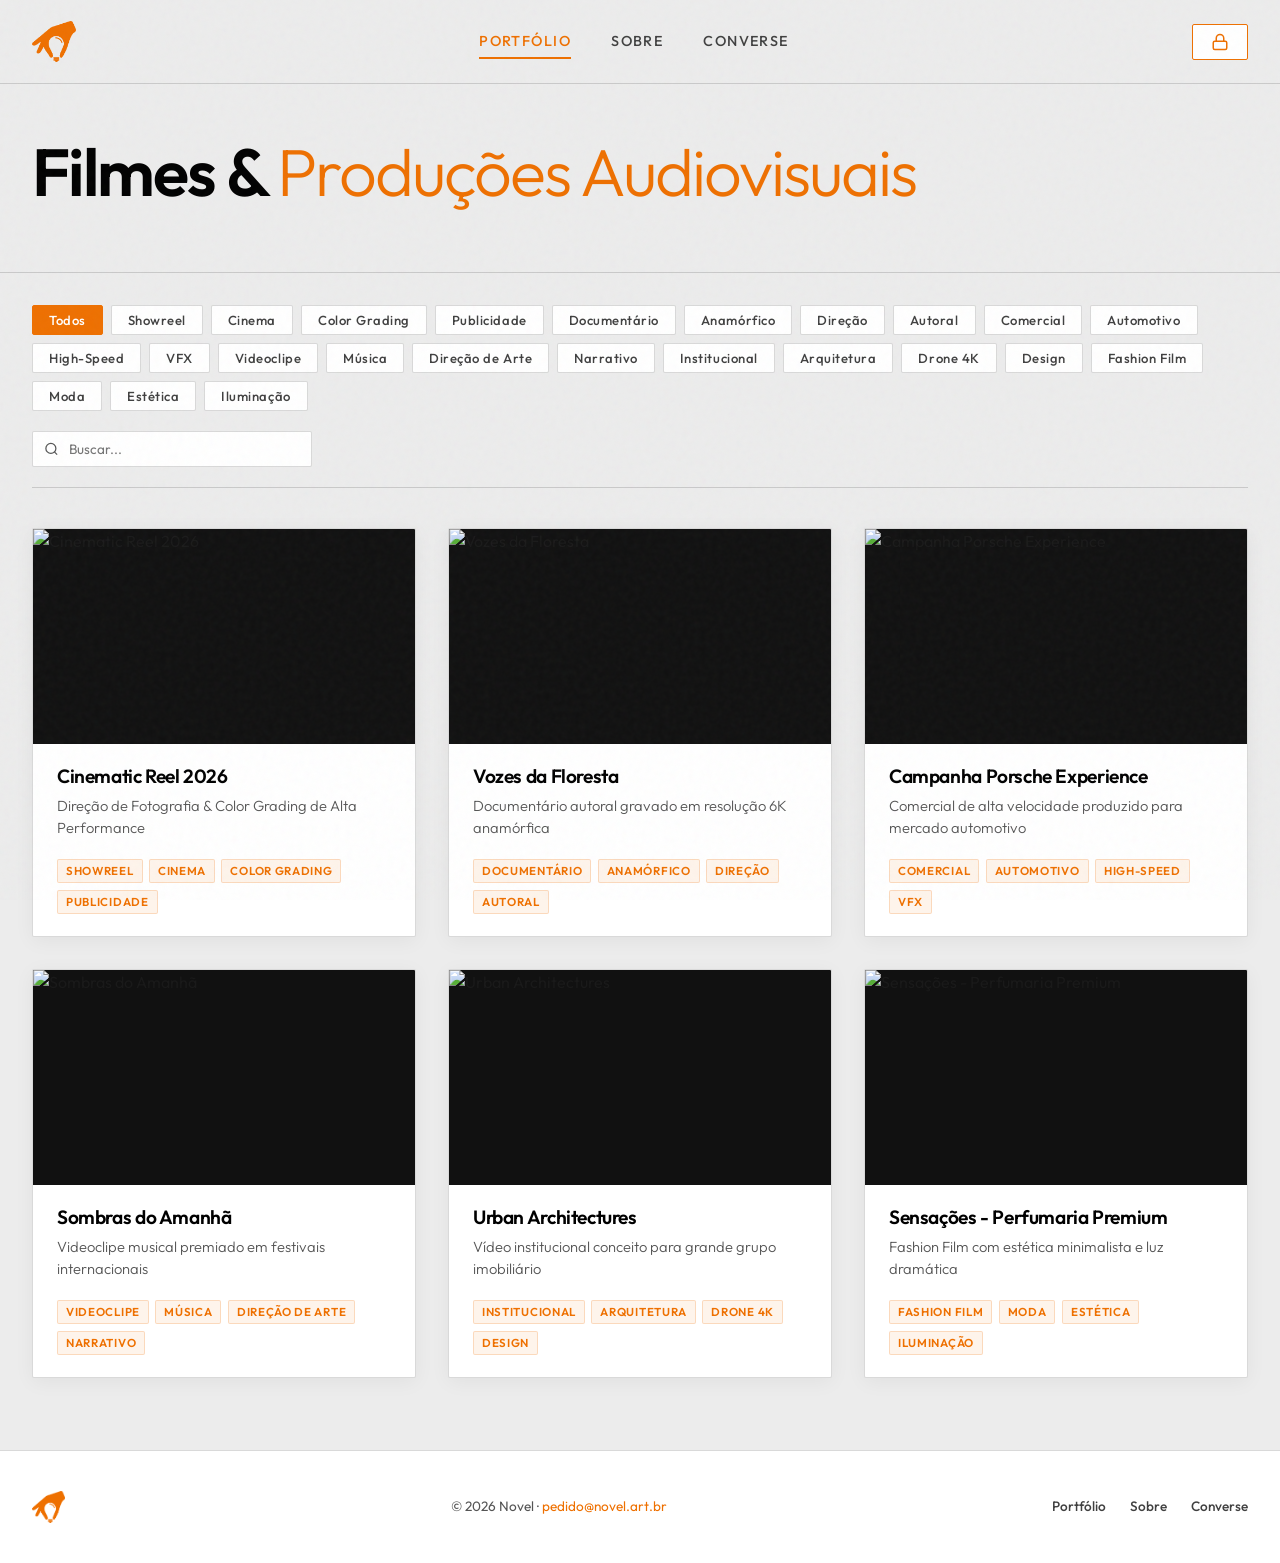
==== commit acb6a2b2: "Atualiza rodapé e publica alterações no site Novel" ====
--- a/index.html
+++ b/index.html
@@ -522,15 +522,18 @@
       <form id="about-img-form">
         <div class="form-group">
           <label for="about-img-url-input">Cole a URL online da imagem *</label>
-          <input type="url" id="about-img-url-input" class="form-control" placeholder="https://images.unsplash.com/photo-..." required>
+          <input type="url" id="about-img-url-input" class="form-control"
+            placeholder="https://images.unsplash.com/photo-..." required>
           <small style="display: block; margin-top: 0.35rem; color: var(--text-muted); font-size: 0.8rem;">
             Cole qualquer link direto de imagem online.
           </small>
         </div>
 
         <div id="about-img-preview-box" style="margin-top: 1rem; display: none;">
-          <label style="font-size: 0.8rem; font-weight: 600; margin-bottom: 0.3rem; display: block; color: var(--text-color);">Pré-visualização:</label>
-          <div style="width: 100%; height: 180px; border-radius: var(--radius-sm); overflow: hidden; border: var(--border-fine);">
+          <label
+            style="font-size: 0.8rem; font-weight: 600; margin-bottom: 0.3rem; display: block; color: var(--text-color);">Pré-visualização:</label>
+          <div
+            style="width: 100%; height: 180px; border-radius: var(--radius-sm); overflow: hidden; border: var(--border-fine);">
             <img id="about-img-preview" src="" alt="Preview" style="width: 100%; height: 100%; object-fit: cover;">
           </div>
         </div>
@@ -547,7 +550,7 @@
   <footer class="main-footer">
     <div class="container footer-container">
       <img src="assets/logo.png" alt="Novel" style="height: 32px; width: auto;">
-      <p class="footer-copyright">&copy; 2026 Novel. <a href="mailto:pedido@novel.art.br"
+      <p class="footer-copyright">&copy; 2026 Novel · <a href="mailto:pedido@novel.art.br"
           style="color: var(--primary);">pedido@novel.art.br</a></p>
       <div class="footer-links">
         <a href="#portfolio" data-tab="portfolio">Portfólio</a>
--- a/css/style.css
+++ b/css/style.css
@@ -718,7 +718,12 @@
   align-items: center;
   justify-content: center;
   transition: var(--transition-smooth);
-  padding: 4px;
+  padding: 6px;
+  min-width: 36px;
+  min-height: 36px;
+  pointer-events: auto;
+  touch-action: manipulation;
+  cursor: pointer;
 }
 
 .ctrl-btn:hover {
@@ -1403,7 +1408,24 @@
 }
 
 /* Mobile Pseudo Fullscreen Fallback for iOS Safari & Mobile WebViews */
-.player-modal.mobile-pseudo-fullscreen,
+.player-modal.mobile-pseudo-fullscreen {
+  position: fixed !important;
+  top: 0 !important;
+  left: 0 !important;
+  width: 100vw !important;
+  height: 100vh !important;
+  max-width: 100vw !important;
+  max-height: 100vh !important;
+  z-index: 9999998 !important;
+  border-radius: 0 !important;
+  background-color: #000000 !important;
+  margin: 0 !important;
+  padding: 0 !important;
+  display: flex !important;
+  align-items: center !important;
+  justify-content: center !important;
+}
+
 .custom-player-wrapper.mobile-pseudo-fullscreen {
   position: fixed !important;
   top: 0 !important;
@@ -1414,6 +1436,7 @@
   max-height: 100vh !important;
   z-index: 9999999 !important;
   border-radius: 0 !important;
+  aspect-ratio: auto !important;
   background-color: #000000 !important;
   margin: 0 !important;
   padding: 0 !important;
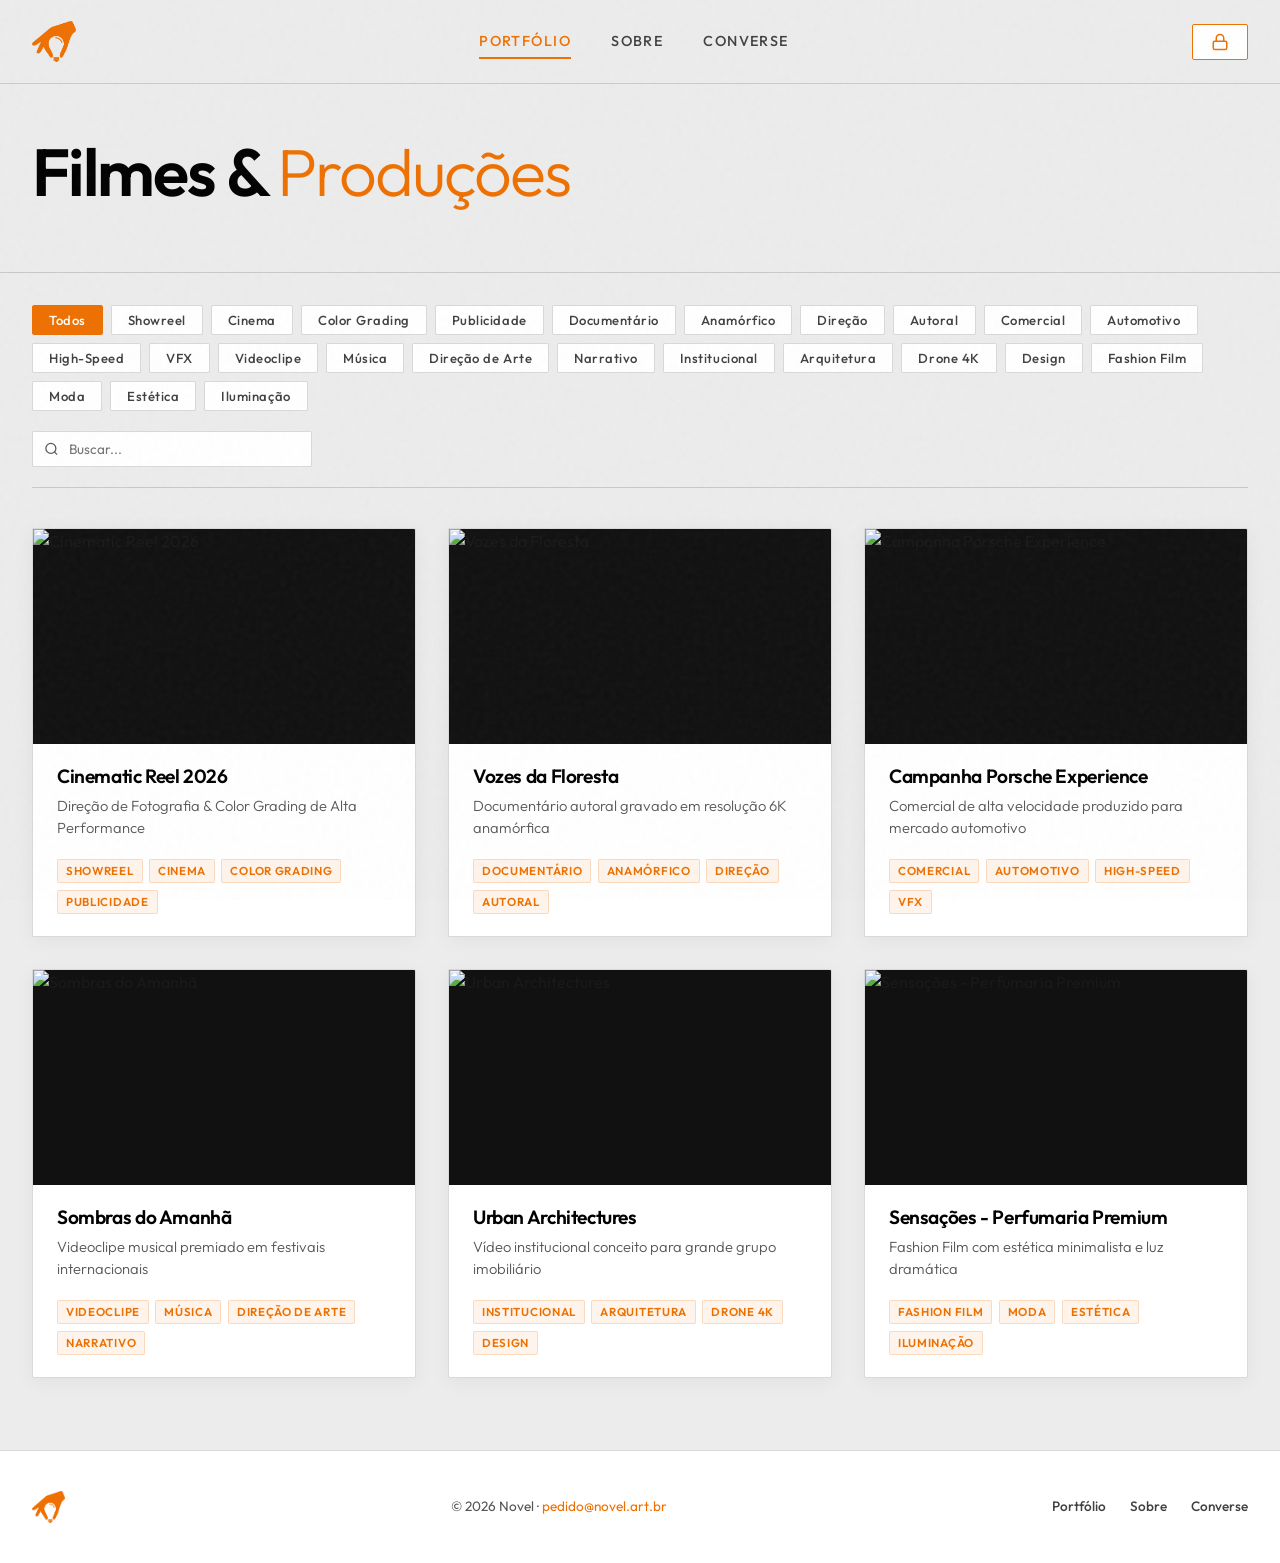
==== commit 7be6e701: "Atualiza título hero para Filmes & Produções e publica no site Novel" ====
--- a/index.html
+++ b/index.html
@@ -102,7 +102,7 @@
       <!-- Minimalist Hero -->
       <div class="hero-section">
         <div class="container">
-          <h1 class="hero-title">Filmes & <em>Produções Audiovisuais</em></h1>
+          <h1 class="hero-title">Filmes & <em>Produções</em></h1>
         </div>
       </div>
 
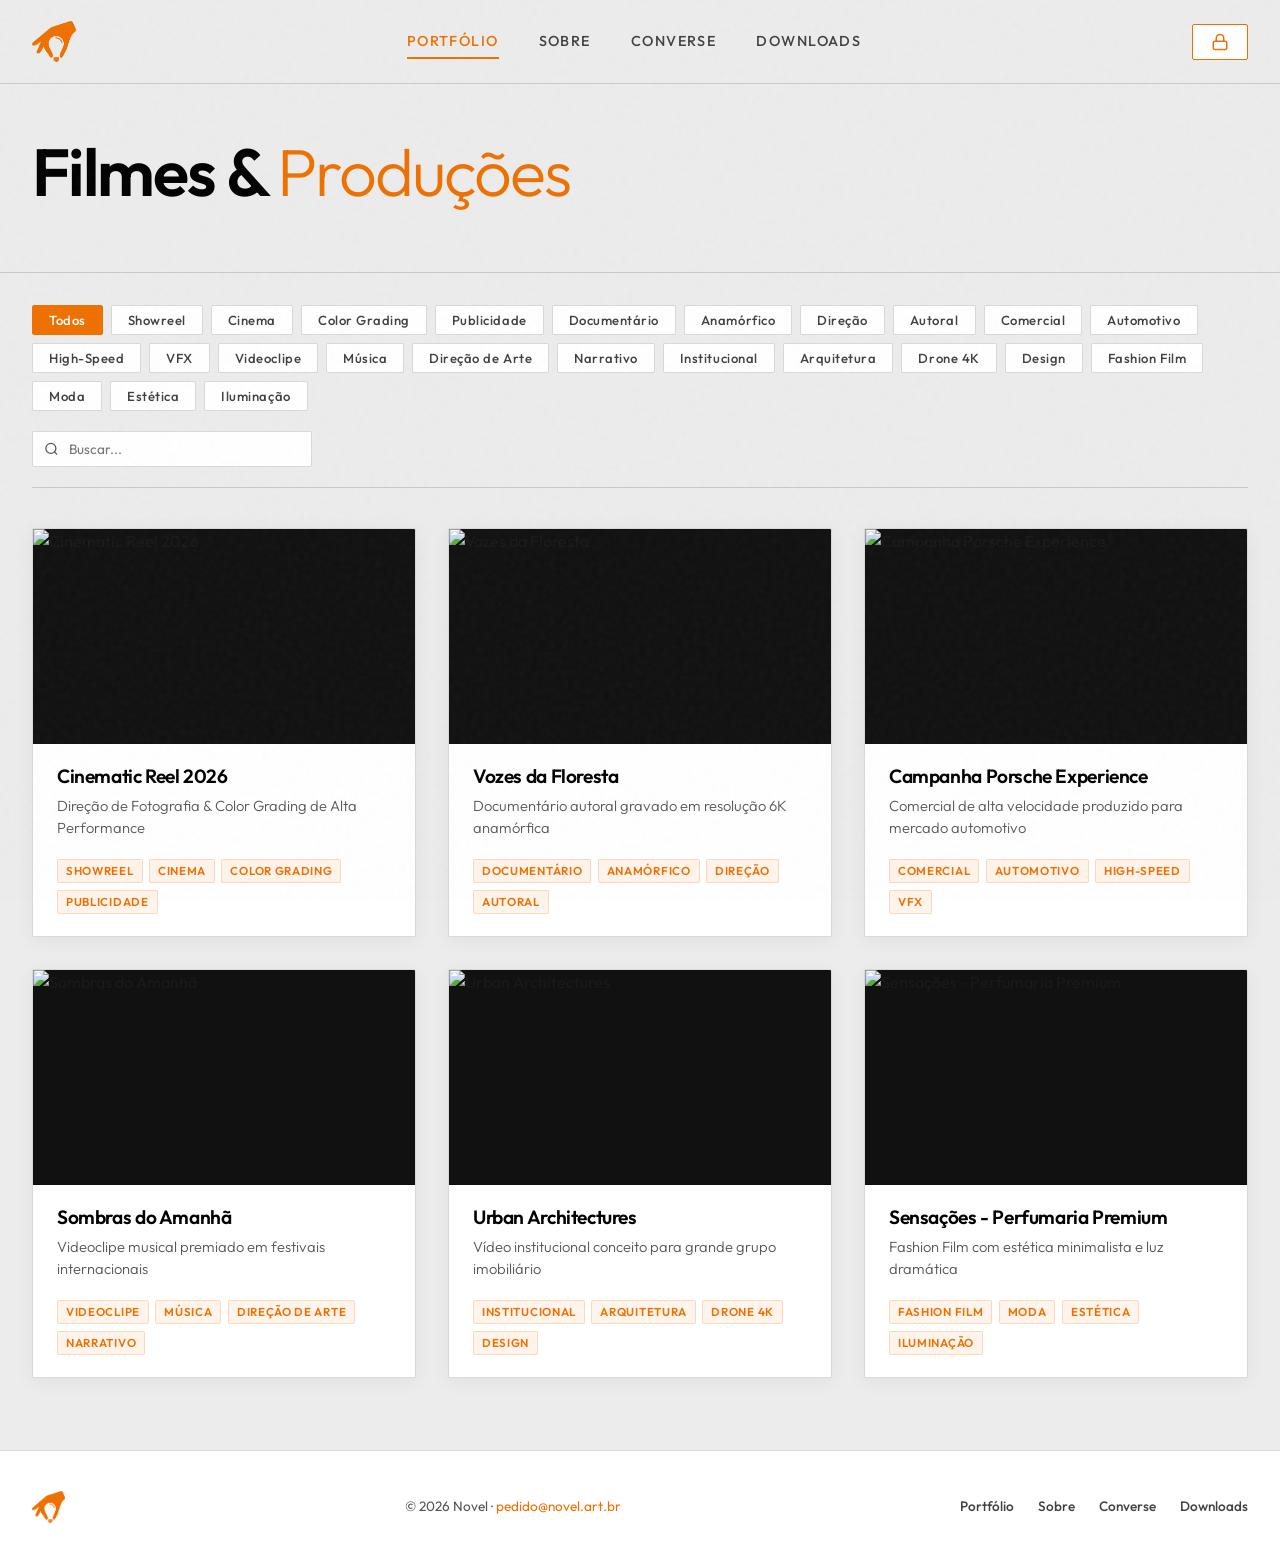
==== commit b55cb873: "Adiciona aba Downloads com aviso elegante de em obras" ====
--- a/index.html
+++ b/index.html
@@ -50,6 +50,7 @@
         <a href="#portfolio" class="nav-link active" data-tab="portfolio">Portfólio</a>
         <a href="#sobre" class="nav-link" data-tab="sobre">Sobre</a>
         <a href="#converse" class="nav-link" data-tab="converse">Converse</a>
+        <a href="#downloads" class="nav-link" data-tab="downloads">Downloads</a>
       </nav>
 
       <!-- Header Actions -->
@@ -319,6 +320,27 @@
       </div>
     </section>
 
+    <!-- ================= DOWNLOADS TAB ================= -->
+    <section id="downloads-pane" class="tab-pane">
+      <div class="container">
+        <div class="downloads-section">
+          <div class="coming-soon-card">
+            <div class="coming-soon-icon">
+              <!-- Construction / Tools Icon -->
+              <svg width="48" height="48" viewBox="0 0 24 24" fill="none" stroke="currentColor" stroke-width="1.8" stroke-linecap="round" stroke-linejoin="round">
+                <path d="M14.7 6.3a1 1 0 0 0 0 1.4l1.6 1.6a1 1 0 0 0 1.4 0l3.77-3.77a6 6 0 0 1-7.94 7.94l-6.91 6.91a2.12 2.12 0 0 1-3-3l6.91-6.91a6 6 0 0 1 7.94-7.94l-3.76 3.76z"></path>
+              </svg>
+            </div>
+            <span class="coming-soon-badge">Em Obras</span>
+            <h2>Downloads & Recursos</h2>
+            <p class="coming-soon-text">
+              Em breve, extensões, plugins, templates e mais produtividade para seus projetos.
+            </p>
+          </div>
+        </div>
+      </div>
+    </section>
+
   </main>
 
   <!-- Custom Responsive YouTube Player Modal -->
@@ -556,6 +578,7 @@
         <a href="#portfolio" data-tab="portfolio">Portfólio</a>
         <a href="#sobre" data-tab="sobre">Sobre</a>
         <a href="#converse" data-tab="converse">Converse</a>
+        <a href="#downloads" data-tab="downloads">Downloads</a>
       </div>
     </div>
   </footer>
--- a/css/style.css
+++ b/css/style.css
@@ -1441,3 +1441,64 @@
   margin: 0 !important;
   padding: 0 !important;
 }
+
+/* Downloads Section & Coming Soon Card */
+.downloads-section {
+  padding: 4rem 0 6rem 0;
+  display: flex;
+  justify-content: center;
+  align-items: center;
+}
+
+.coming-soon-card {
+  max-width: 600px;
+  width: 100%;
+  text-align: center;
+  background-color: var(--surface-white);
+  border: var(--border-fine);
+  border-radius: var(--radius-md);
+  padding: 3.5rem 2.5rem;
+  box-shadow: var(--shadow-card);
+  position: relative;
+}
+
+.coming-soon-icon {
+  width: 80px;
+  height: 80px;
+  border-radius: 50%;
+  background-color: rgba(238, 112, 0, 0.08);
+  color: var(--primary);
+  display: flex;
+  align-items: center;
+  justify-content: center;
+  margin: 0 auto 1.5rem auto;
+  border: 1px solid rgba(238, 112, 0, 0.2);
+}
+
+.coming-soon-badge {
+  display: inline-block;
+  font-size: 0.75rem;
+  font-weight: 600;
+  letter-spacing: 0.12em;
+  text-transform: uppercase;
+  color: var(--primary);
+  background-color: rgba(238, 112, 0, 0.1);
+  padding: 0.35rem 0.9rem;
+  border-radius: 50px;
+  margin-bottom: 1rem;
+}
+
+.coming-soon-card h2 {
+  font-size: 1.8rem;
+  color: var(--pure-black);
+  margin-bottom: 1rem;
+  font-weight: 600;
+}
+
+.coming-soon-text {
+  font-size: 1.05rem;
+  color: var(--text-muted);
+  line-height: 1.6;
+  max-width: 480px;
+  margin: 0 auto;
+}
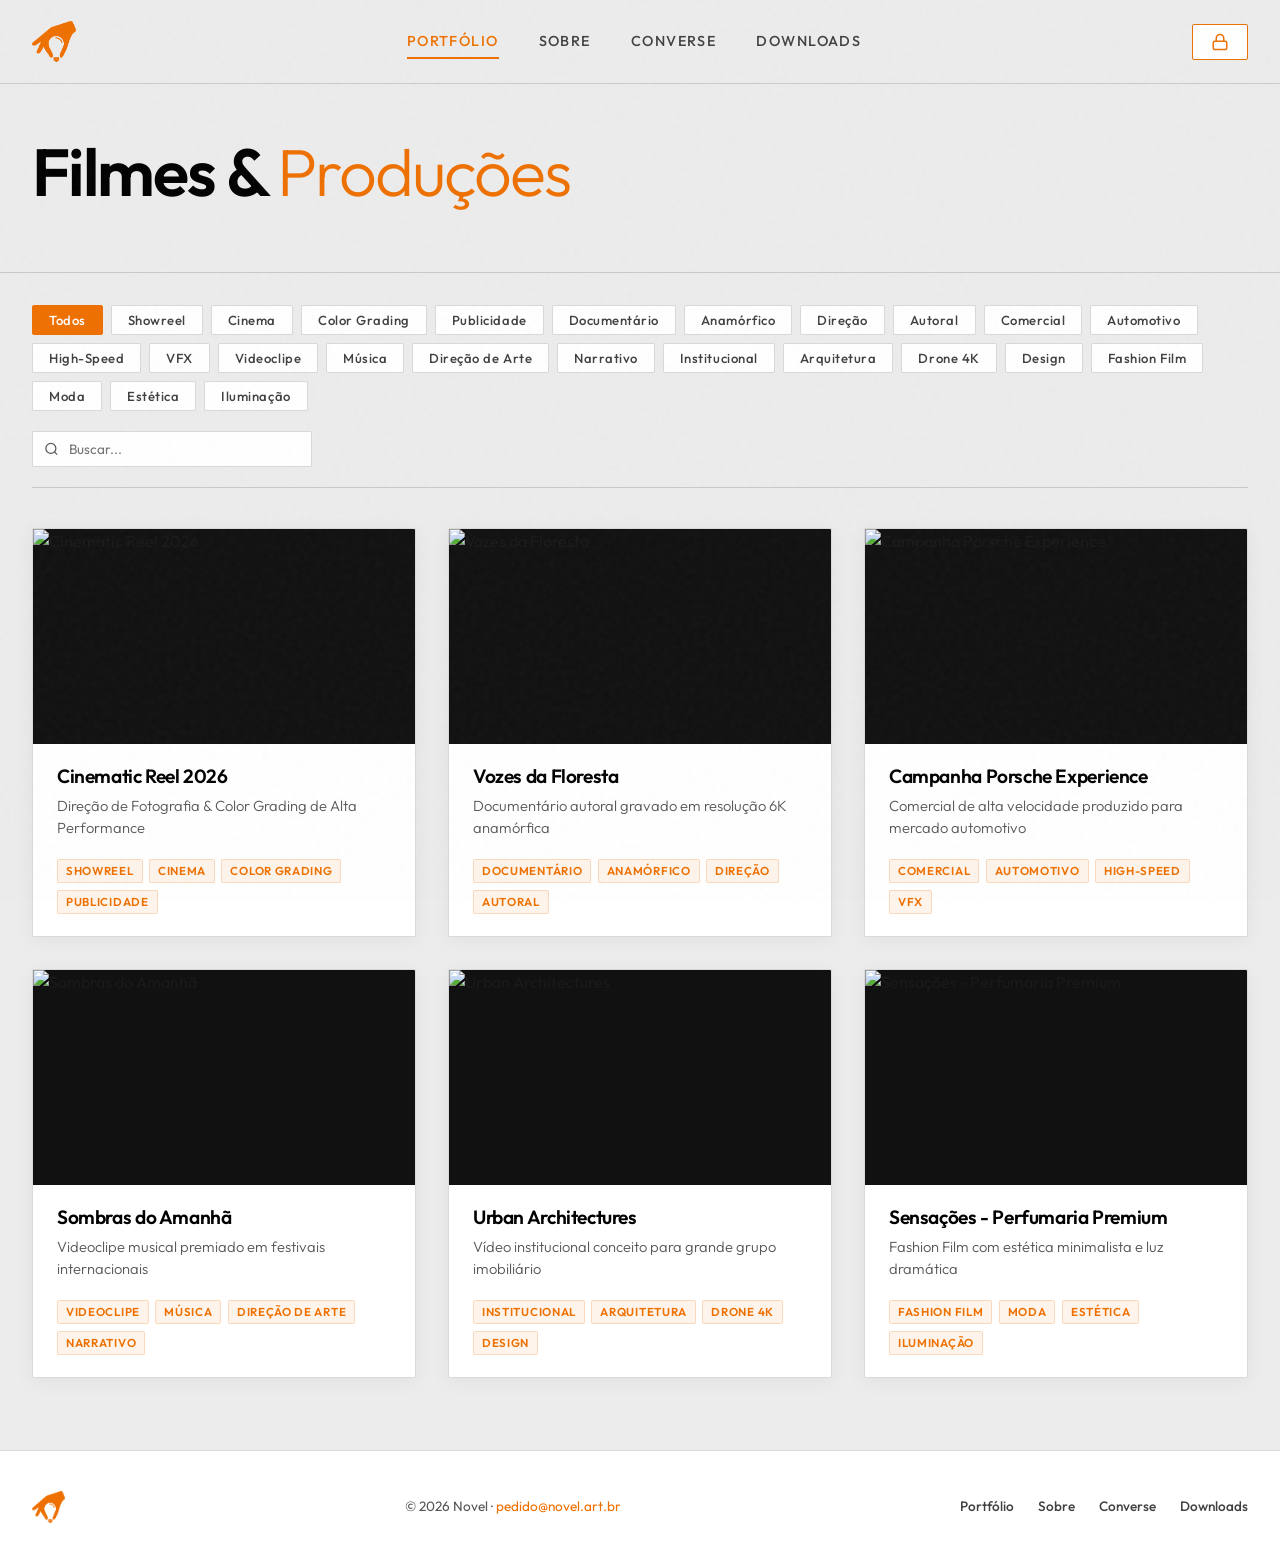
==== commit 15e4b58f: "fix(cache): enforce cache-control meta tags, asset versioning v3.0, and SW cleanup to force update o" ====
--- a/index.html
+++ b/index.html
@@ -4,6 +4,11 @@
 <head>
   <meta charset="UTF-8">
   <meta name="viewport" content="width=device-width, initial-scale=1.0">
+
+  <!-- Cache Control Meta Tags (Force fresh load across all devices) -->
+  <meta http-equiv="Cache-Control" content="no-cache, no-store, must-revalidate">
+  <meta http-equiv="Pragma" content="no-cache">
+  <meta http-equiv="Expires" content="0">
 
   <!-- Primary SEO Meta Tags -->
   <title id="seo-title">Novel | Produtora Audiovisual</title>
@@ -29,7 +34,7 @@
   <link href="https://fonts.googleapis.com/css2?family=Outfit:wght@300;400;500;600;700&display=swap" rel="stylesheet">
 
   <!-- Stylesheets -->
-  <link rel="stylesheet" href="css/style.css">
+  <link rel="stylesheet" href="css/style.css?v=3.0">
 </head>
 
 <body>
@@ -584,10 +589,10 @@
   </footer>
 
   <!-- Scripts -->
-  <script src="js/security.js"></script>
-  <script src="js/storage.js"></script>
-  <script src="js/player.js"></script>
-  <script src="js/app.js"></script>
+  <script src="js/security.js?v=3.0"></script>
+  <script src="js/storage.js?v=3.0"></script>
+  <script src="js/player.js?v=3.0"></script>
+  <script src="js/app.js?v=3.0"></script>
 </body>
 
 </html>
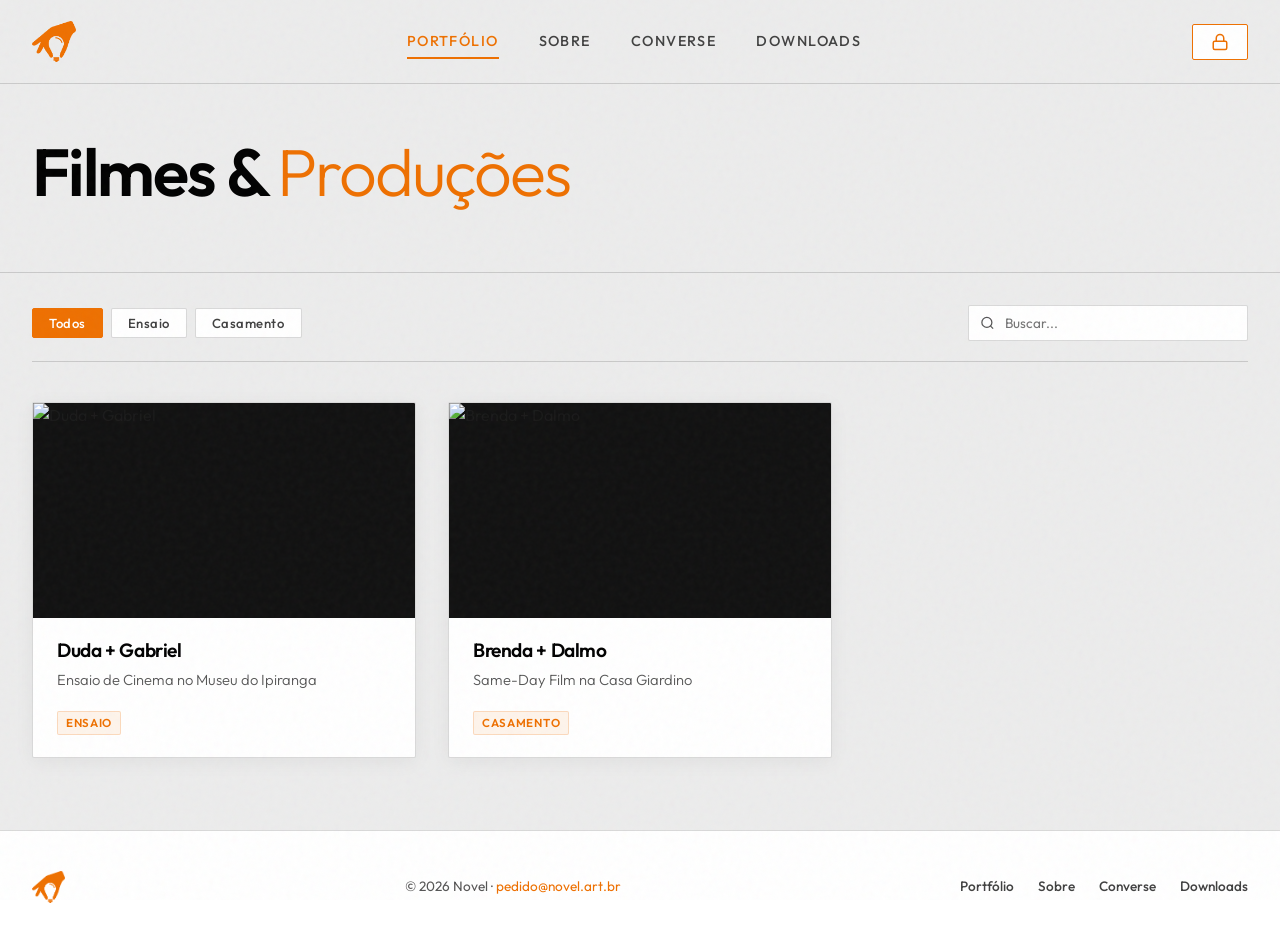
==== commit 8868f5d6: "fix(sync): restore active cloud blob endpoint, auto-recreate on 404, and set real default portfolio " ====
--- a/index.html
+++ b/index.html
@@ -34,7 +34,7 @@
   <link href="https://fonts.googleapis.com/css2?family=Outfit:wght@300;400;500;600;700&display=swap" rel="stylesheet">
 
   <!-- Stylesheets -->
-  <link rel="stylesheet" href="css/style.css?v=3.0">
+  <link rel="stylesheet" href="css/style.css?v=4.0">
 </head>
 
 <body>
@@ -589,10 +589,10 @@
   </footer>
 
   <!-- Scripts -->
-  <script src="js/security.js?v=3.0"></script>
-  <script src="js/storage.js?v=3.0"></script>
-  <script src="js/player.js?v=3.0"></script>
-  <script src="js/app.js?v=3.0"></script>
+  <script src="js/security.js?v=4.0"></script>
+  <script src="js/storage.js?v=4.0"></script>
+  <script src="js/player.js?v=4.0"></script>
+  <script src="js/app.js?v=4.0"></script>
 </body>
 
 </html>
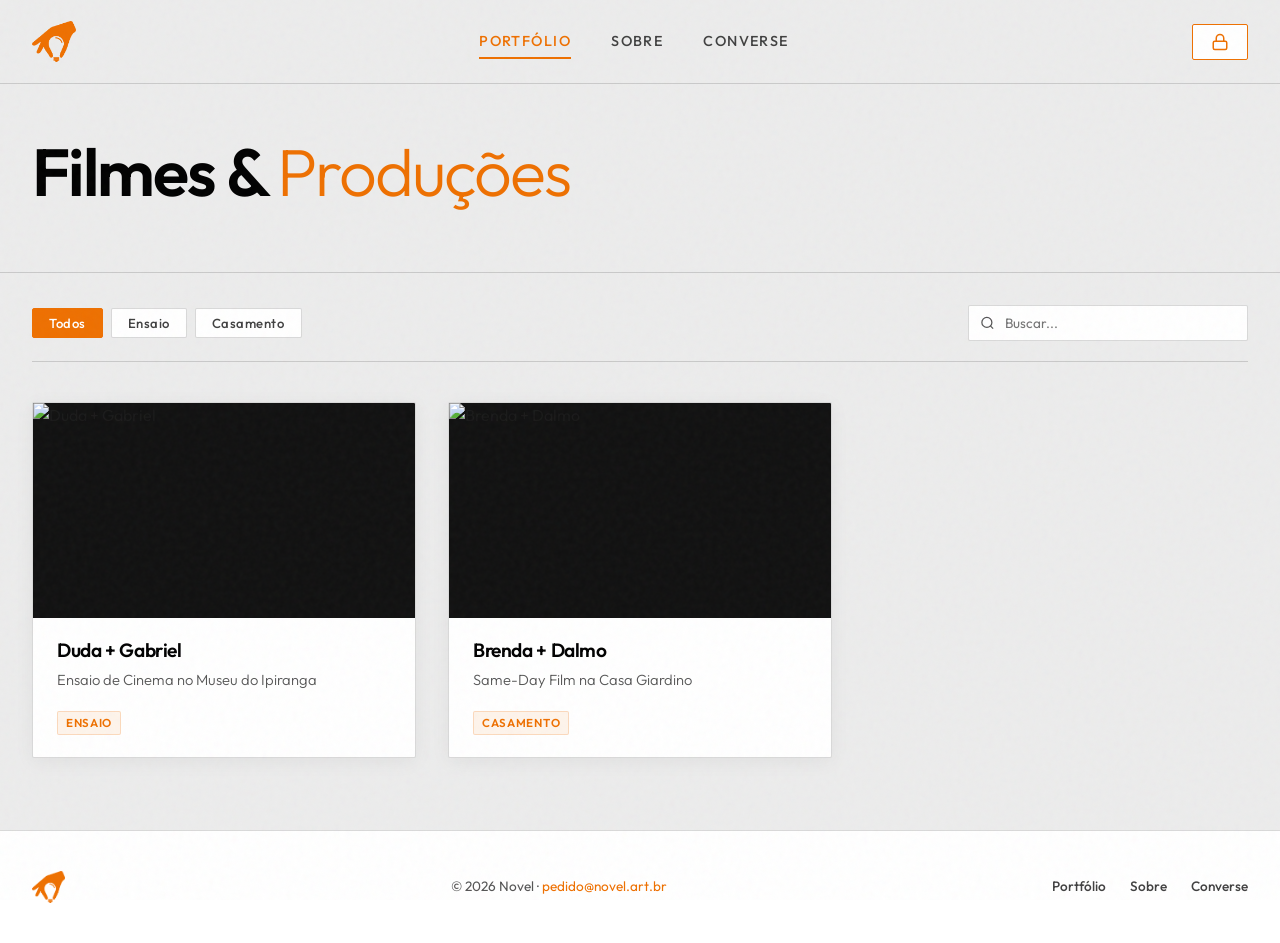
==== commit 094074ec: "Remover sessao Downloads de novel.art.br" ====
--- a/index.html
+++ b/index.html
@@ -55,7 +55,6 @@
         <a href="#portfolio" class="nav-link active" data-tab="portfolio">Portfólio</a>
         <a href="#sobre" class="nav-link" data-tab="sobre">Sobre</a>
         <a href="#converse" class="nav-link" data-tab="converse">Converse</a>
-        <a href="#downloads" class="nav-link" data-tab="downloads">Downloads</a>
       </nav>
 
       <!-- Header Actions -->
@@ -325,27 +324,6 @@
       </div>
     </section>
 
-    <!-- ================= DOWNLOADS TAB ================= -->
-    <section id="downloads-pane" class="tab-pane">
-      <div class="container">
-        <div class="downloads-section">
-          <div class="coming-soon-card">
-            <div class="coming-soon-icon">
-              <!-- Construction / Tools Icon -->
-              <svg width="48" height="48" viewBox="0 0 24 24" fill="none" stroke="currentColor" stroke-width="1.8" stroke-linecap="round" stroke-linejoin="round">
-                <path d="M14.7 6.3a1 1 0 0 0 0 1.4l1.6 1.6a1 1 0 0 0 1.4 0l3.77-3.77a6 6 0 0 1-7.94 7.94l-6.91 6.91a2.12 2.12 0 0 1-3-3l6.91-6.91a6 6 0 0 1 7.94-7.94l-3.76 3.76z"></path>
-              </svg>
-            </div>
-            <span class="coming-soon-badge">Em Obras</span>
-            <h2>Downloads & Recursos</h2>
-            <p class="coming-soon-text">
-              Em breve, extensões, plugins, templates e mais produtividade para seus projetos.
-            </p>
-          </div>
-        </div>
-      </div>
-    </section>
-
   </main>
 
   <!-- Custom Responsive YouTube Player Modal -->
@@ -583,7 +561,6 @@
         <a href="#portfolio" data-tab="portfolio">Portfólio</a>
         <a href="#sobre" data-tab="sobre">Sobre</a>
         <a href="#converse" data-tab="converse">Converse</a>
-        <a href="#downloads" data-tab="downloads">Downloads</a>
       </div>
     </div>
   </footer>
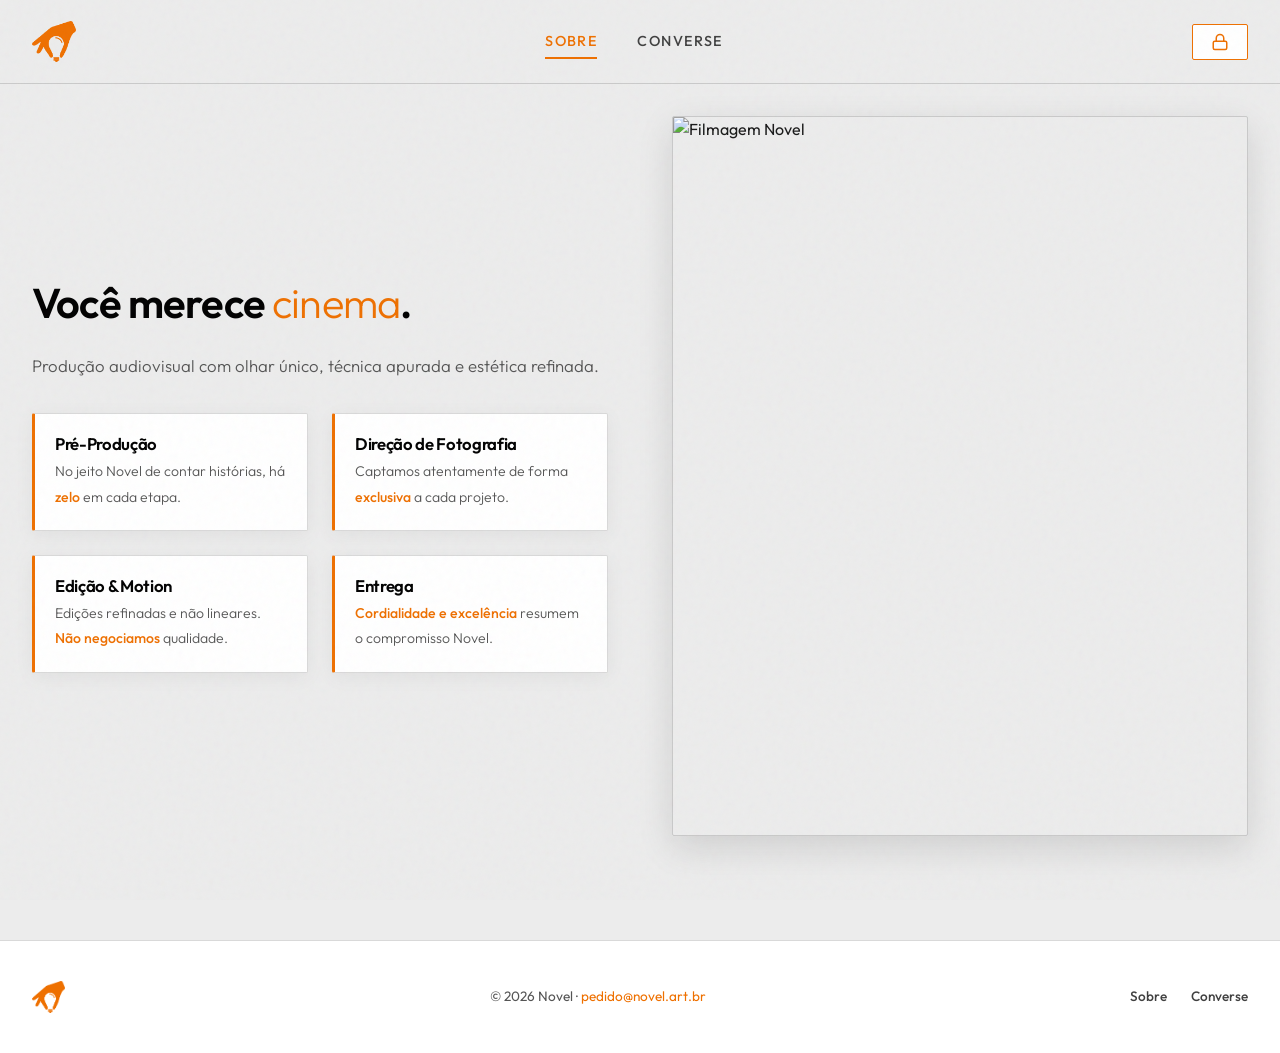
==== commit 0d266b22: "Remover sessao do portfolio e definir Sobre como aba principal" ====
--- a/index.html
+++ b/index.html
@@ -13,7 +13,7 @@
   <!-- Primary SEO Meta Tags -->
   <title id="seo-title">Novel | Produtora Audiovisual</title>
   <meta id="seo-description" name="description"
-    content="Novel Produtora Audiovisual. Portfólio de filmes e campanhas comerciais.">
+    content="Novel Produtora Audiovisual. Produção audiovisual com olhar único, técnica apurada e estética refinada.">
   <meta id="seo-keywords" name="keywords" content="produtora audiovisual, cinema, comerciais, videoclipes, Novel">
   <meta name="author" content="Novel Produtora Audiovisual">
 
@@ -21,7 +21,7 @@
   <meta property="og:type" content="website">
   <meta property="og:url" content="https://novel.art.br/">
   <meta property="og:title" content="Novel | Produtora Audiovisual">
-  <meta property="og:description" content="Portfólio audiovisual de filmes e campanhas.">
+  <meta property="og:description" content="Novel Produtora Audiovisual. Produção audiovisual com olhar único, técnica apurada e estética refinada.">
   <meta property="og:image" content="https://img.youtube.com/vi/LXb3EKWsInQ/maxresdefault.jpg">
 
   <!-- Favicon -->
@@ -52,8 +52,7 @@
 
       <!-- Navigation Tabs -->
       <nav class="main-nav">
-        <a href="#portfolio" class="nav-link active" data-tab="portfolio">Portfólio</a>
-        <a href="#sobre" class="nav-link" data-tab="sobre">Sobre</a>
+        <a href="#sobre" class="nav-link active" data-tab="sobre">Sobre</a>
         <a href="#converse" class="nav-link" data-tab="converse">Converse</a>
       </nav>
 
@@ -71,19 +70,12 @@
 
           <!-- Admin Dropdown Menu -->
           <div class="admin-dropdown-menu" id="admin-dropdown-menu">
-            <button type="button" class="admin-dropdown-item" id="admin-item-upload">
+            <button type="button" class="admin-dropdown-item" id="admin-item-about-img">
               <svg width="15" height="15" viewBox="0 0 24 24" fill="none" stroke="currentColor" stroke-width="2">
-                <line x1="12" y1="5" x2="12" y2="19" />
-                <line x1="5" y1="12" x2="19" y2="12" />
+                <path d="M23 19a2 2 0 0 1-2 2H3a2 2 0 0 1-2-2V8a2 2 0 0 1 2-2h4l2-3h6l2 3h4a2 2 0 0 1 2 2z"></path>
+                <circle cx="12" cy="13" r="4"></circle>
               </svg>
-              Upload Vídeo
-            </button>
-            <button type="button" class="admin-dropdown-item" id="admin-item-manage">
-              <svg width="15" height="15" viewBox="0 0 24 24" fill="none" stroke="currentColor" stroke-width="2">
-                <path d="M11 4H4a2 2 0 0 0-2 2v14a2 2 0 0 0 2 2h14a2 2 0 0 0 2-2v-7" />
-                <path d="M18.5 2.5a2.121 2.121 0 0 1 3 3L12 15l-4 1 1-4 9.5-9.5z" />
-              </svg>
-              Gerenciar Vídeos
+              Alterar Foto Sobre
             </button>
             <button type="button" class="admin-dropdown-item danger" id="admin-item-logout">
               <svg width="15" height="15" viewBox="0 0 24 24" fill="none" stroke="currentColor" stroke-width="2">
@@ -102,48 +94,13 @@
   <!-- Main Content Wrapper -->
   <main class="tab-content-wrapper">
 
-    <!-- ================= PORTFÓLIO TAB ================= -->
-    <section id="portfolio-pane" class="tab-pane active">
-      <!-- Minimalist Hero -->
-      <div class="hero-section">
-        <div class="container">
-          <h1 class="hero-title">Filmes & <em>Produções</em></h1>
-        </div>
-      </div>
-
-      <div class="container" style="margin-top: 2rem;">
-        <!-- Filters & Search Controls -->
-        <div class="portfolio-controls">
-          <!-- SEO Dynamic Tag Filters -->
-          <div class="tag-filters" id="tag-filters-container">
-            <button class="filter-btn active" data-tag="all">Todos</button>
-            <!-- Generated dynamically via JS -->
-          </div>
-
-          <!-- Search Input -->
-          <div class="portfolio-search">
-            <svg width="15" height="15" viewBox="0 0 24 24" fill="none" stroke="currentColor" stroke-width="2">
-              <circle cx="11" cy="11" r="8"></circle>
-              <line x1="21" y1="21" x2="16.65" y2="16.65"></line>
-            </svg>
-            <input type="text" id="search-input" placeholder="Buscar...">
-          </div>
-        </div>
-
-        <!-- Video Portfolio Grid -->
-        <div class="video-grid" id="video-grid">
-          <!-- Rendered dynamically via storage.js & app.js -->
-        </div>
-      </div>
-    </section>
-
     <!-- ================= SOBRE NÓS TAB ================= -->
-    <section id="sobre-pane" class="tab-pane">
+    <section id="sobre-pane" class="tab-pane active">
       <div class="container">
         <div class="about-section">
           <!-- Text Content -->
           <div class="about-text">
-            <h2>Você merece <span>cinema</span>.</h2>
+            <h1>Você merece <span>cinema</span>.</h1>
             <p>
               Produção audiovisual com olhar único, técnica apurada e estética refinada.
             </p>
@@ -558,7 +515,6 @@
       <p class="footer-copyright">&copy; 2026 Novel · <a href="mailto:pedido@novel.art.br"
           style="color: var(--primary);">pedido@novel.art.br</a></p>
       <div class="footer-links">
-        <a href="#portfolio" data-tab="portfolio">Portfólio</a>
         <a href="#sobre" data-tab="sobre">Sobre</a>
         <a href="#converse" data-tab="converse">Converse</a>
       </div>
@@ -566,10 +522,10 @@
   </footer>
 
   <!-- Scripts -->
-  <script src="js/security.js?v=4.0"></script>
-  <script src="js/storage.js?v=4.0"></script>
-  <script src="js/player.js?v=4.0"></script>
-  <script src="js/app.js?v=4.0"></script>
+  <script src="js/security.js?v=4.1"></script>
+  <script src="js/storage.js?v=4.1"></script>
+  <script src="js/player.js?v=4.1"></script>
+  <script src="js/app.js?v=4.1"></script>
 </body>
 
 </html>
--- a/css/style.css
+++ b/css/style.css
@@ -774,13 +774,16 @@
   padding: 2rem 0;
 }
 
+.about-text h1,
 .about-text h2 {
   font-size: 2.6rem;
   color: var(--pure-black);
   margin-bottom: 1.5rem;
   font-weight: 600;
-}
-
+  line-height: 1.15;
+}
+
+.about-text h1 span,
 .about-text h2 span {
   color: var(--primary);
   font-weight: 300;
